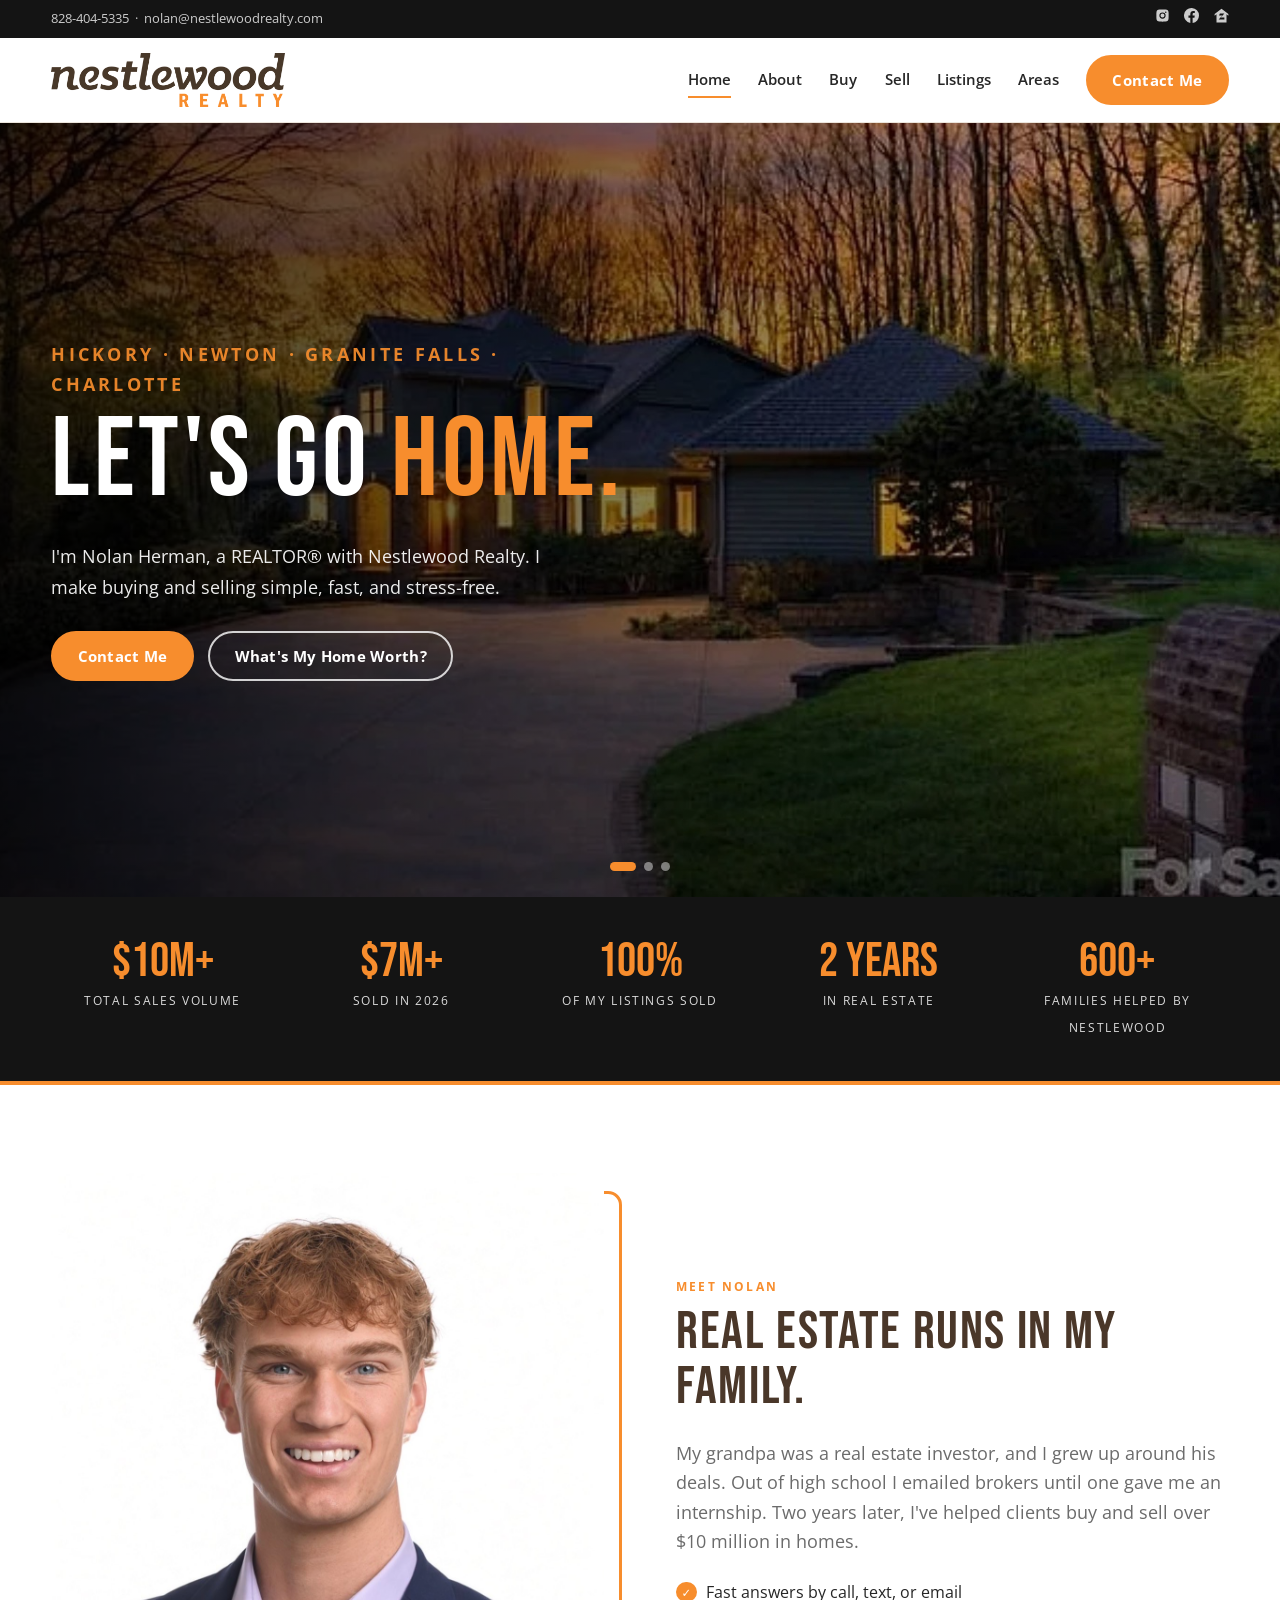
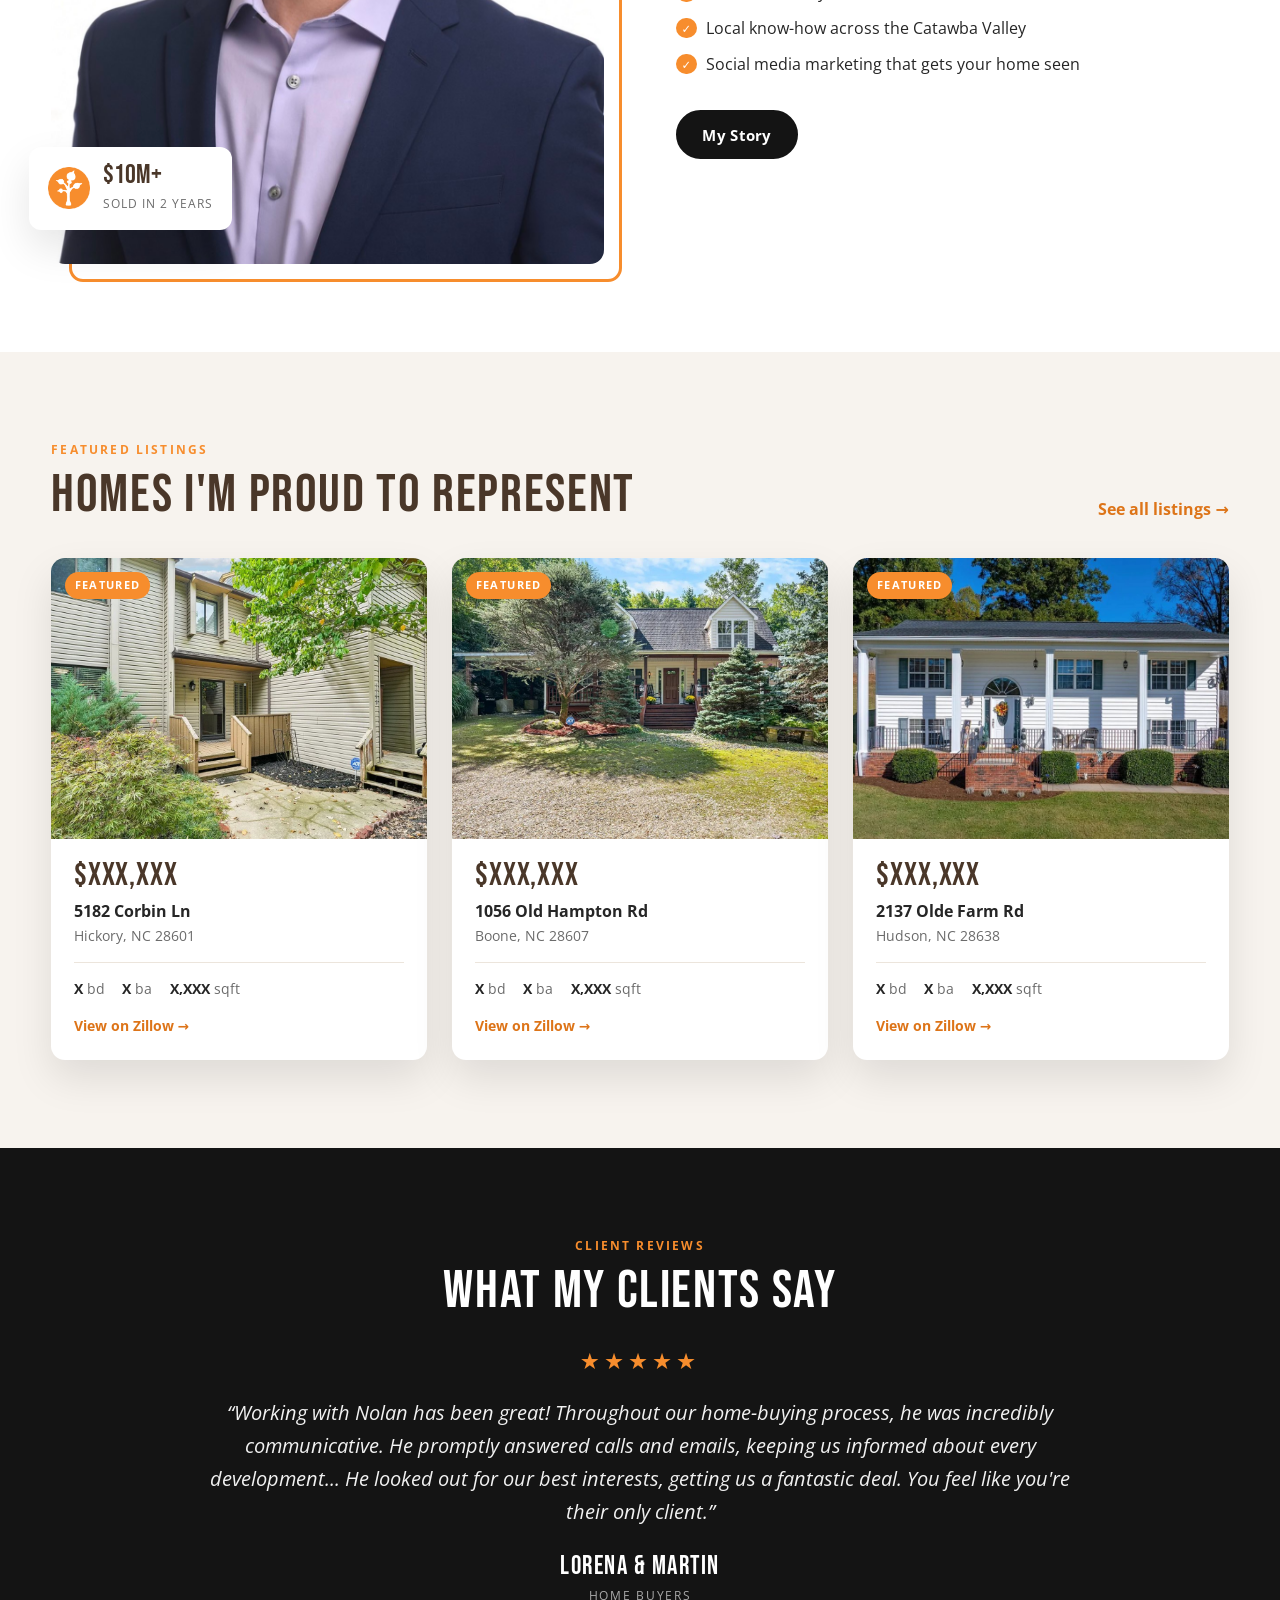
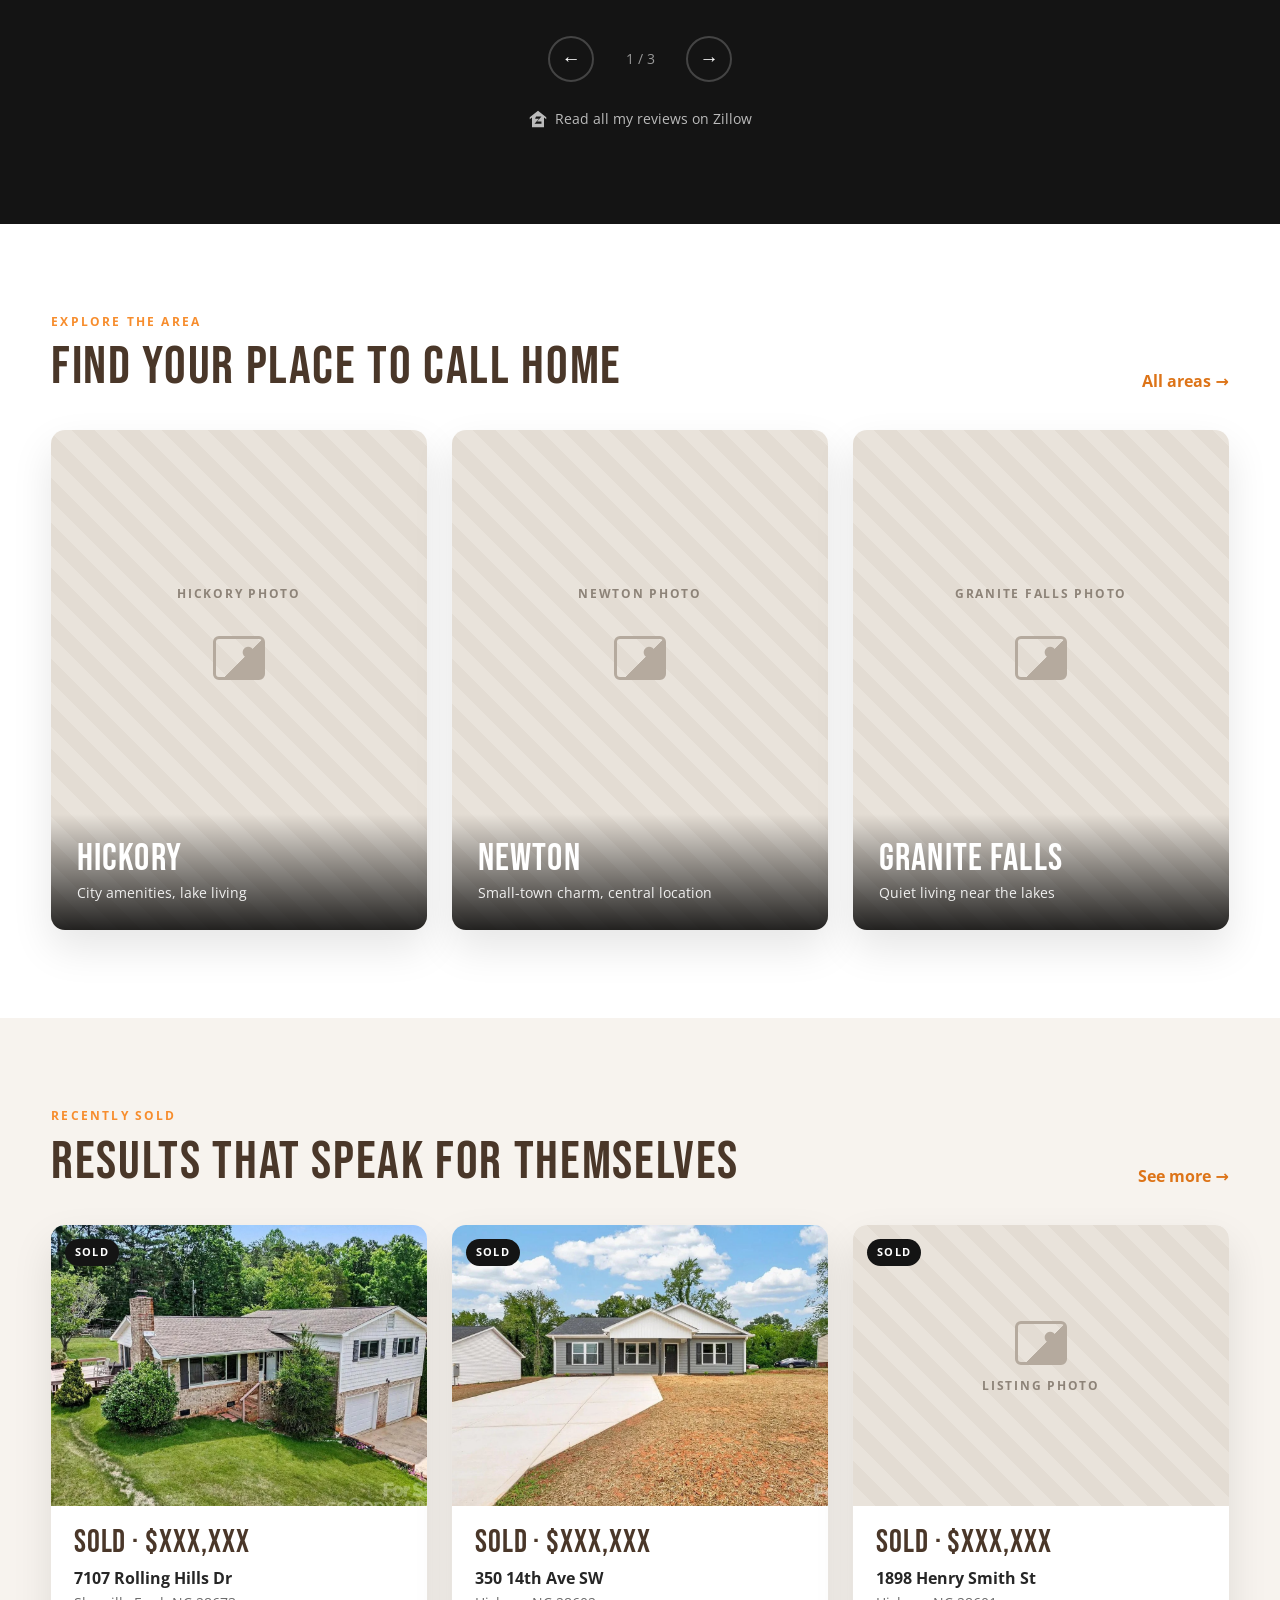
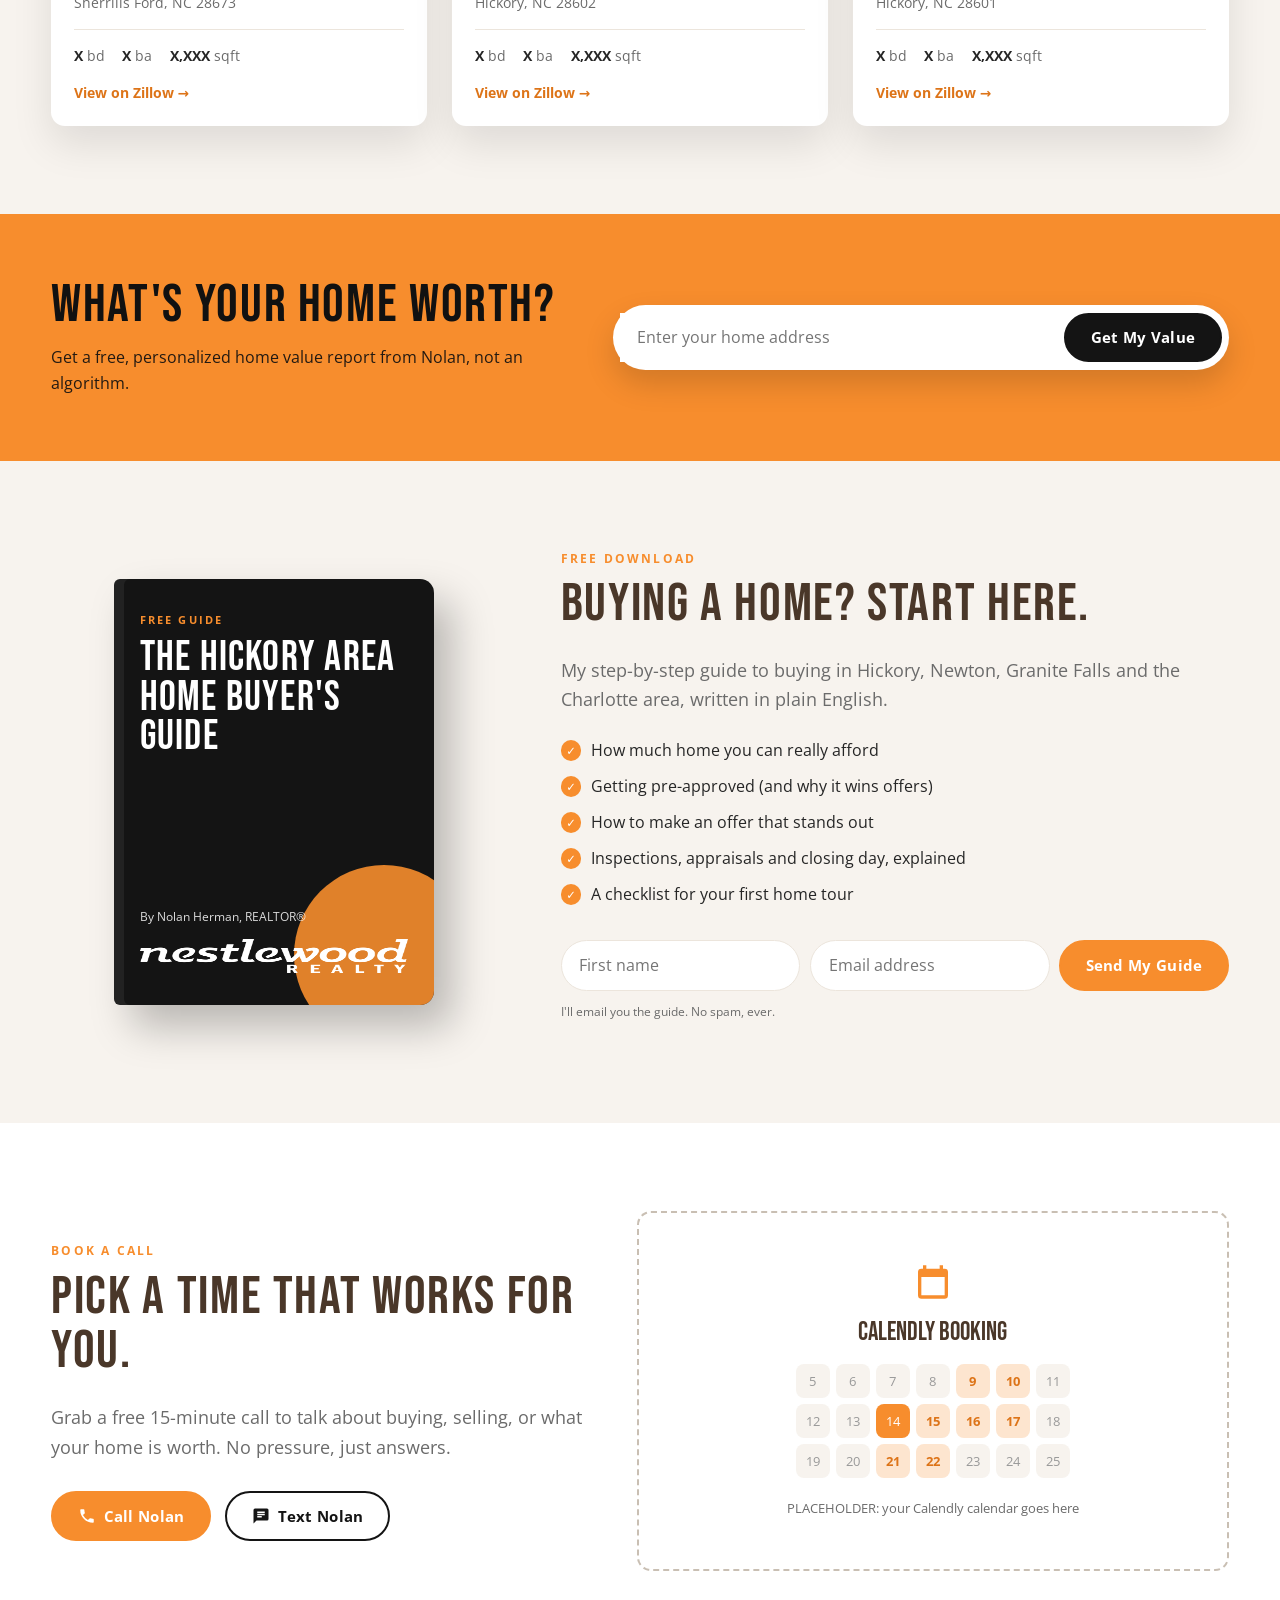
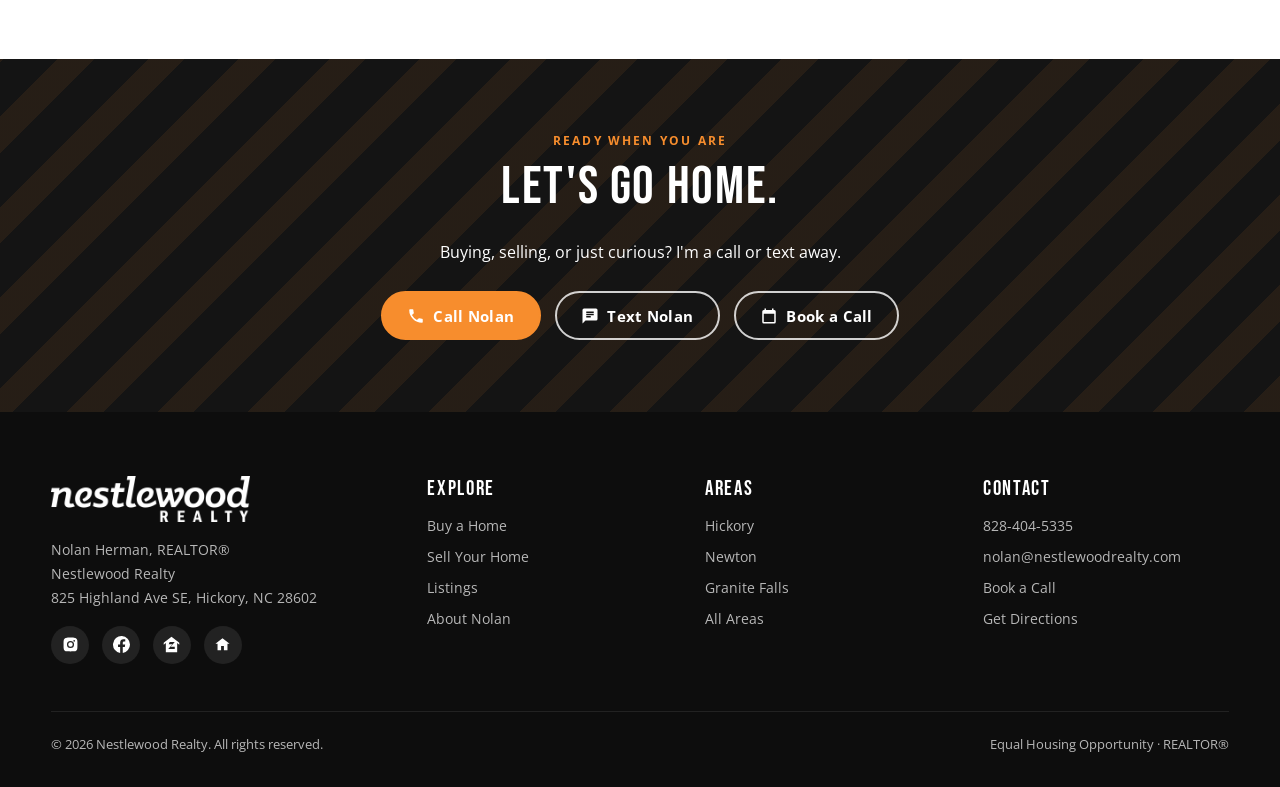
==== index.html @ cf3d31ef "Add redirect so the main link opens the site Co-Authored-By: Claude Opus 5.5 <noreply@anthropic.com>" ====
<!DOCTYPE html>
<html lang="en">
<head>
<meta charset="UTF-8" />
<title>Nolan Herman | Nestlewood Realty</title>
<meta http-equiv="refresh" content="0; url=premium-site/" />
<script>location.replace("premium-site/" + location.hash);</script>
</head>
<body style="font-family:sans-serif;text-align:center;padding:4rem">
<p>Loading… <a href="premium-site/">Click here if it doesn't open.</a></p>
</body>
</html>
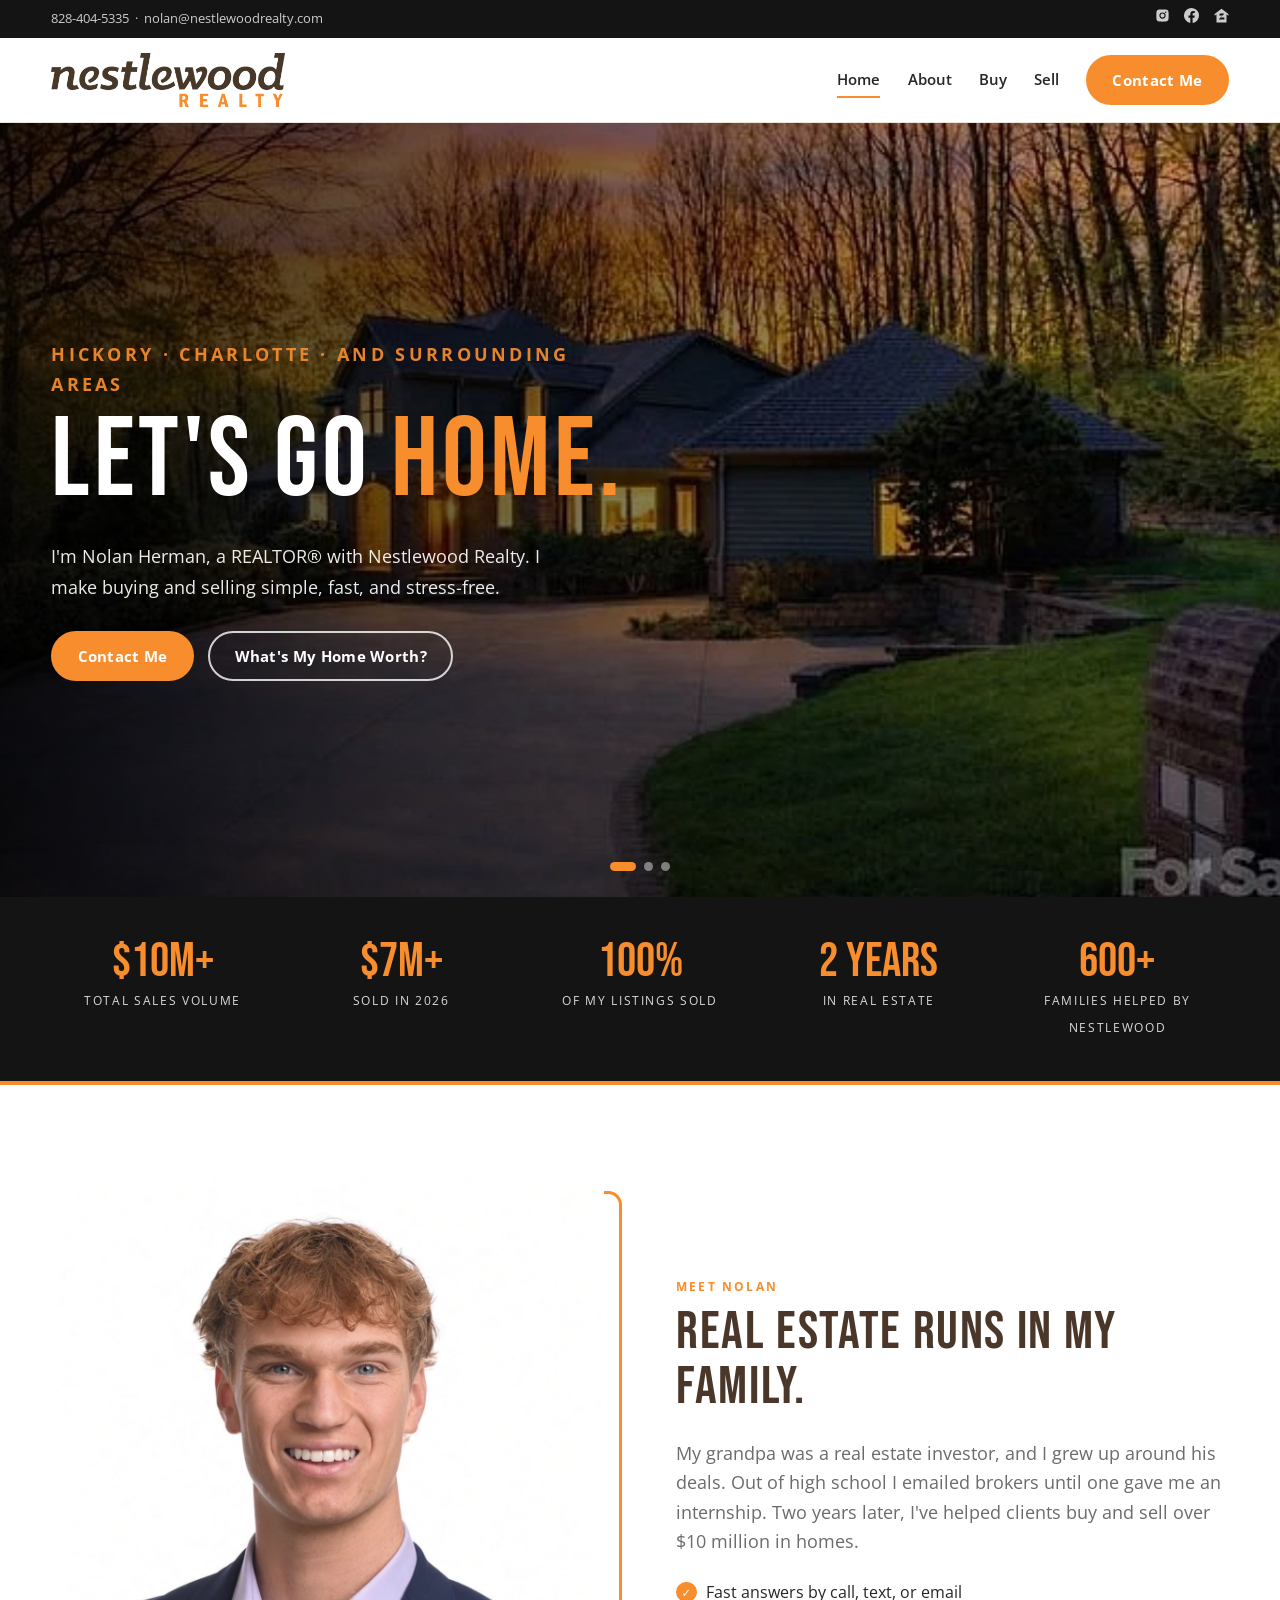
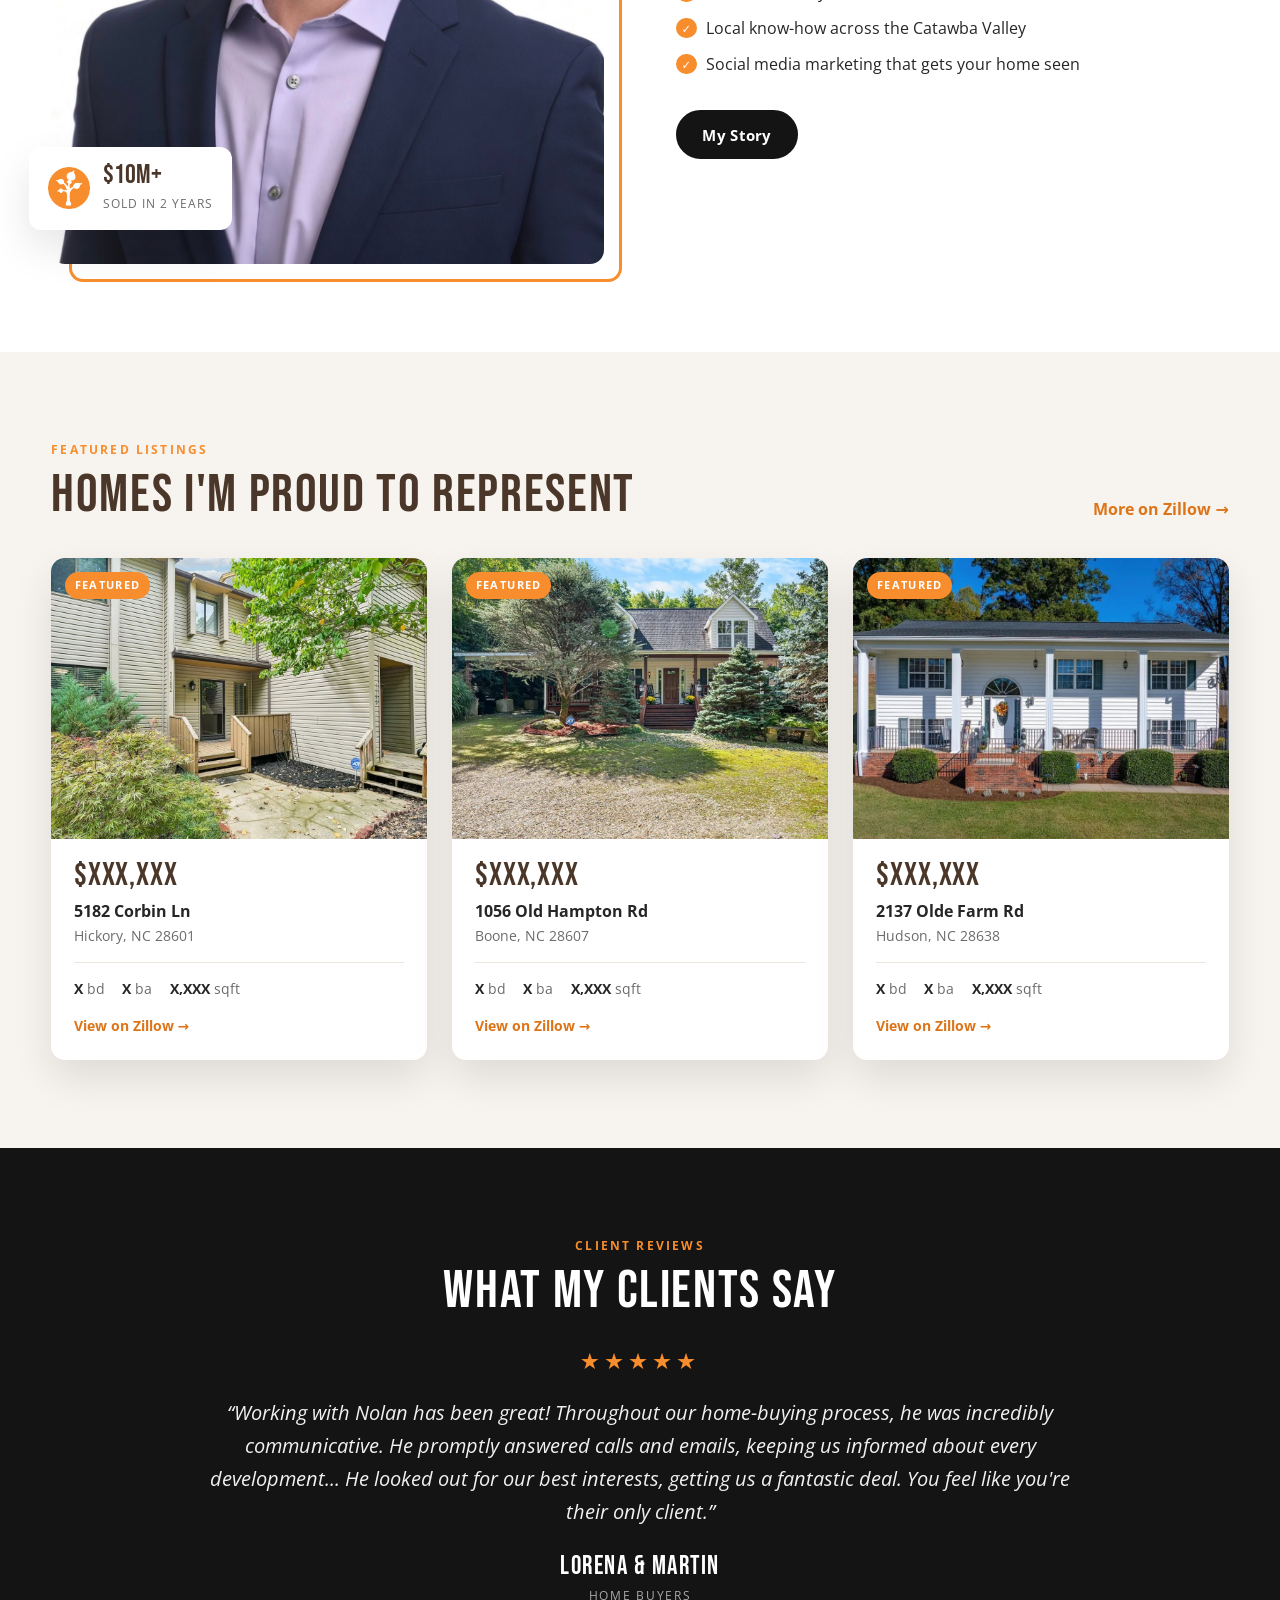
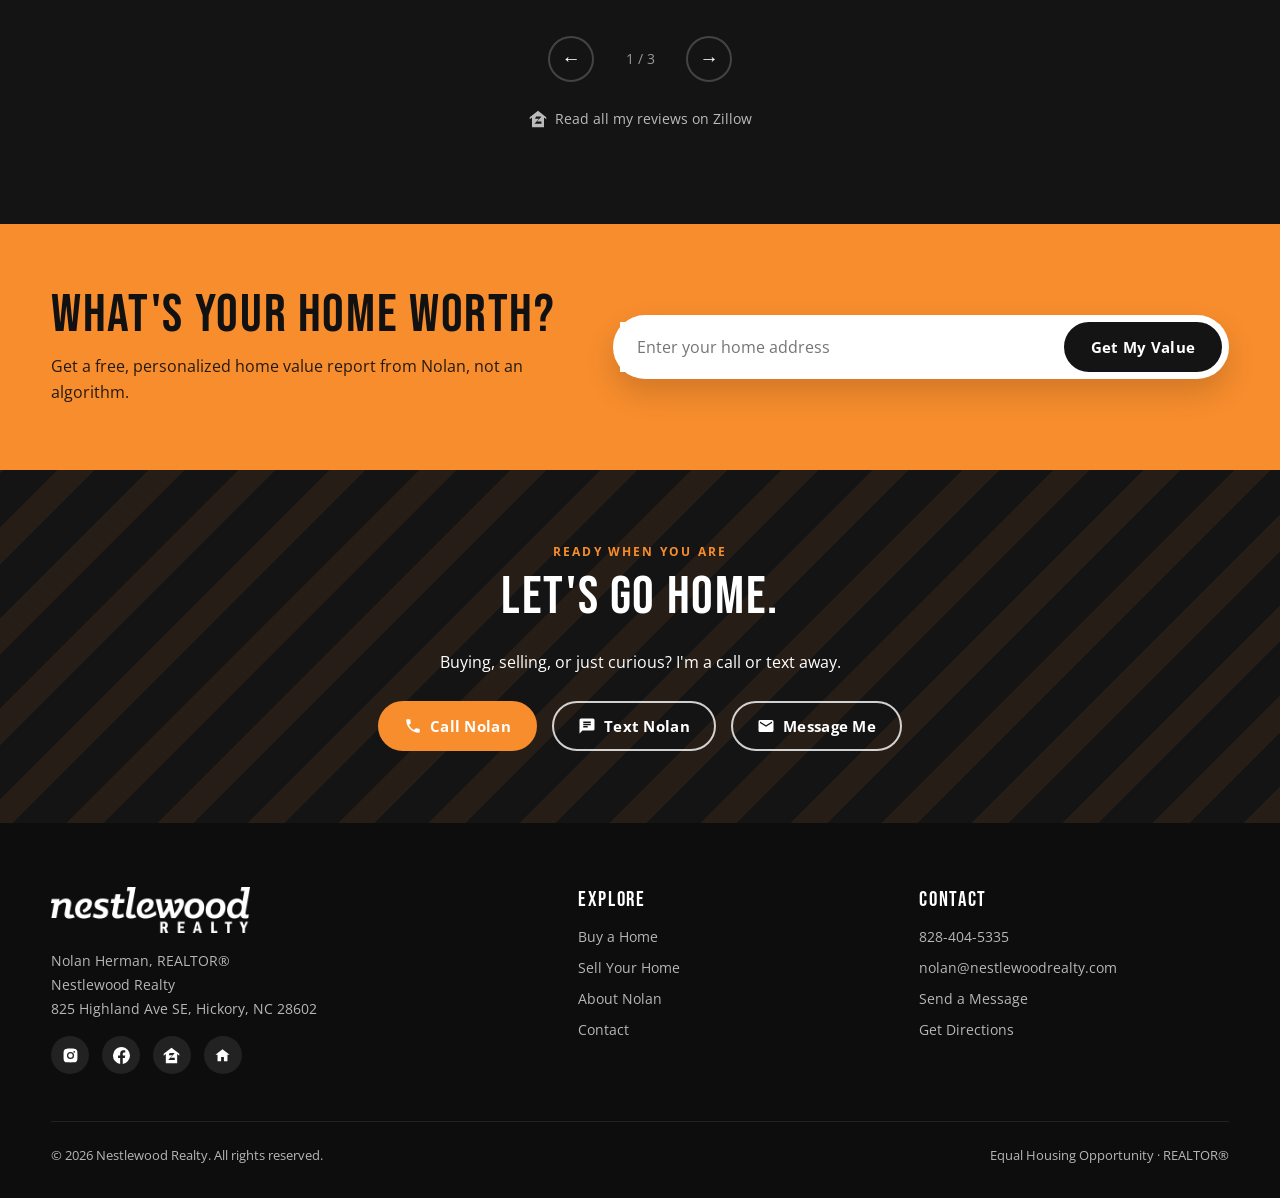
==== commit 6102a26b: "Trim Premium to 5 pages Premium now has Home, About, Buy, Sell and Contact. The home buyer's guide, " ====
--- a/index.html
+++ b/index.html
@@ -2,11 +2,91 @@
 <html lang="en">
 <head>
 <meta charset="UTF-8" />
-<title>Nolan Herman | Nestlewood Realty</title>
-<meta http-equiv="refresh" content="0; url=premium-site/" />
-<script>location.replace("premium-site/" + location.hash);</script>
+<meta name="viewport" content="width=device-width, initial-scale=1.0" />
+<title>Nolan Herman, REALTOR® | Nestlewood Realty | Hickory, NC</title>
+<meta name="description" content="Nolan Herman, REALTOR® with Nestlewood Realty. Helping buyers and sellers in Hickory, Newton, Granite Falls and the Charlotte area." />
+<link rel="icon" href="images/tree-icon.png" />
+<link rel="preconnect" href="https://fonts.googleapis.com" /><link rel="preconnect" href="https://fonts.gstatic.com" crossorigin />
+<link href="https://fonts.googleapis.com/css2?family=Bebas+Neue&family=Open+Sans:ital,wght@0,400;0,600;0,700;1,400&display=swap" rel="stylesheet" />
+<link rel="stylesheet" href="styles.css" />
 </head>
-<body style="font-family:sans-serif;text-align:center;padding:4rem">
-<p>Loading… <a href="premium-site/">Click here if it doesn't open.</a></p>
+<body>
+<div class="topbar"><div class="wrap">
+  <span><a href="tel:+18284045335">828-404-5335</a> &nbsp;·&nbsp; <a href="mailto:nolan@nestlewoodrealty.com">nolan@nestlewoodrealty.com</a></span>
+  <span class="tsoc"><a href="https://www.instagram.com/nolansellsnc/" target="_blank" rel="noopener" aria-label="Instagram"><svg viewBox="0 0 24 24" aria-hidden="true"><path d="M12 2.2c3.2 0 3.6 0 4.8.1 3.3.1 4.8 1.7 4.9 4.9.1 1.3.1 1.6.1 4.8s0 3.6-.1 4.8c-.1 3.2-1.7 4.8-4.9 4.9-1.3.1-1.6.1-4.8.1s-3.6 0-4.8-.1c-3.3-.1-4.8-1.7-4.9-4.9C2.2 15.6 2.2 15.2 2.2 12s0-3.6.1-4.8C2.4 3.9 3.9 2.4 7.2 2.3 8.4 2.2 8.8 2.2 12 2.2zM12 7a5 5 0 1 0 0 10 5 5 0 0 0 0-10zm0 8.2a3.2 3.2 0 1 1 0-6.4 3.2 3.2 0 0 1 0 6.4zm5.2-9.6a1.2 1.2 0 1 0 0 2.4 1.2 1.2 0 0 0 0-2.4z"/></svg></a><a href="https://www.facebook.com/profile.php?id=61578346302536" target="_blank" rel="noopener" aria-label="Facebook"><svg viewBox="0 0 24 24" aria-hidden="true"><path d="M24 12a12 12 0 1 0-13.9 11.9v-8.4h-3V12h3V9.4c0-3 1.8-4.7 4.5-4.7 1.3 0 2.7.2 2.7.2v3h-1.5c-1.5 0-2 .9-2 1.9V12h3.4l-.5 3.5h-2.9v8.4A12 12 0 0 0 24 12z"/></svg></a><a href="https://www.zillow.com/profile/Nolansellnc" target="_blank" rel="noopener" aria-label="Zillow"><svg viewBox="0 0 24 24" aria-hidden="true"><path d="M12 1 1 9.6v2.6l3-2.2V23h16V10l3 2.2V9.6zm4.6 17.4H7.4l5.9-6.6H8.1l1.3-3.2h7.2l-5.8 6.6h5.8z"/></svg></a></span>
+</div></div>
+<header class="header"><div class="wrap">
+  <a href="index.html"><img class="logo" src="images/logo.png" alt="Nestlewood Realty" /></a>
+  <nav class="nav"><a href="index.html" class="active">Home</a><a href="about.html" class="">About</a><a href="buy.html" class="">Buy</a><a href="sell.html" class="">Sell</a><a href="contact.html" class="btn">Contact Me</a></nav>
+  <button class="menu-btn" aria-label="Menu"><span></span><span></span><span></span></button>
+</div></header>
+
+<section class="hero">
+  <div class="slides"><div class="slide on" style="background-image:url('images/cover.jpg')"></div><div class="slide ph-slide"></div><div class="slide ph-slide"></div></div>
+  <div class="wrap"><div class="hero-copy">
+    <p class="eyebrow">Hickory · Charlotte · and surrounding areas</p>
+    <h1>Let's go <em>home.</em></h1>
+    <p>I'm Nolan Herman, a REALTOR® with Nestlewood Realty. I make buying and selling simple, fast, and stress-free.</p>
+    <div class="hero-actions"><a class="btn" href="contact.html">Contact Me</a><a class="btn btn-ghost" href="#value">What's My Home Worth?</a></div>
+  </div></div>
+  <div class="dots"><i class="on"></i><i></i><i></i></div>
+</section>
+<section class="stats"><div class="wrap stats-grid">
+  <div class="stat"><strong>$10M+</strong><span>Total sales volume</span></div>
+  <div class="stat"><strong>$7M+</strong><span>Sold in 2026</span></div>
+  <div class="stat"><strong>100%</strong><span>Of my listings sold</span></div>
+  <div class="stat"><strong>2 Years</strong><span>In real estate</span></div>
+  <div class="stat"><strong>600+</strong><span>Families helped by Nestlewood</span></div>
+</div></section>
+<section class="section"><div class="wrap split">
+  <div class="portrait rev"><img src="images/headshot.jpg" alt="Nolan Herman" />
+    <div class="badge-float"><img src="images/tree-icon.png" alt="" /><div><strong>$10M+</strong><span>Sold in 2 years</span></div></div></div>
+  <div class="rev"><p class="eyebrow">Meet Nolan</p><h2>Real estate runs in my family.</h2>
+    <p class="lead">My grandpa was a real estate investor, and I grew up around his deals. Out of high school I emailed brokers until one gave me an internship. Two years later, I've helped clients buy and sell over $10 million in homes.</p>
+    <ul class="checks"><li>Fast answers by call, text, or email</li><li>Local know-how across the Catawba Valley</li><li>Social media marketing that gets your home seen</li></ul>
+    <a class="btn btn-dark" href="about.html">My Story</a></div>
+</div></section>
+<section class="section soft"><div class="wrap">
+  <div class="head-row"><div><p class="eyebrow">Featured Listings</p><h2>Homes I'm proud to represent</h2></div><a class="link" href="https://www.zillow.com/profile/Nolansellnc" target="_blank" rel="noopener">More on Zillow →</a></div>
+  <div class="cards3"><a class="listing rev" href="https://www.zillow.com/homedetails/5182-Corbin-Ln-Hickory-NC-28601/92556701_zpid/" target="_blank" rel="noopener">
+  <div class="pic"><span class="tag ">Featured</span><img src="images/listings/5182-corbin-ln.jpg" alt="5182 Corbin Ln" style="position:absolute;inset:0;width:100%;height:100%;object-fit:cover" loading="lazy" /></div>
+  <div class="body"><div class="price">$XXX,XXX</div><p class="addr">5182 Corbin Ln</p><p class="city">Hickory, NC 28601</p>
+  <div class="specs"><span><b>X</b> bd</span><span><b>X</b> ba</span><span><b>X,XXX</b> sqft</span></div>
+  <div class="zl">View on Zillow →</div></div></a><a class="listing rev" href="https://www.zillow.com/homedetails/1056-Old-Hampton-Rd-Boone-NC-28607/99379549_zpid/" target="_blank" rel="noopener">
+  <div class="pic"><span class="tag ">Featured</span><img src="images/listings/1056-old-hampton-rd.jpg" alt="1056 Old Hampton Rd" style="position:absolute;inset:0;width:100%;height:100%;object-fit:cover" loading="lazy" /></div>
+  <div class="body"><div class="price">$XXX,XXX</div><p class="addr">1056 Old Hampton Rd</p><p class="city">Boone, NC 28607</p>
+  <div class="specs"><span><b>X</b> bd</span><span><b>X</b> ba</span><span><b>X,XXX</b> sqft</span></div>
+  <div class="zl">View on Zillow →</div></div></a><a class="listing rev" href="https://www.zillow.com/homedetails/2137-Olde-Farm-Rd-Hudson-NC-28638/70112964_zpid/" target="_blank" rel="noopener">
+  <div class="pic"><span class="tag ">Featured</span><img src="images/listings/2137-olde-farm-rd.jpg" alt="2137 Olde Farm Rd" style="position:absolute;inset:0;width:100%;height:100%;object-fit:cover" loading="lazy" /></div>
+  <div class="body"><div class="price">$XXX,XXX</div><p class="addr">2137 Olde Farm Rd</p><p class="city">Hudson, NC 28638</p>
+  <div class="specs"><span><b>X</b> bd</span><span><b>X</b> ba</span><span><b>X,XXX</b> sqft</span></div>
+  <div class="zl">View on Zillow →</div></div></a></div>
+</div></section>
+<section class="section dark" id="reviews"><div class="wrap center">
+  <p class="eyebrow">Client Reviews</p><h2>What my clients say</h2>
+  <div class="slider"><div class="rv on"><div class="stars">★★★★★</div><blockquote>“Working with Nolan has been great! Throughout our home-buying process, he was incredibly communicative. He promptly answered calls and emails, keeping us informed about every development... He looked out for our best interests, getting us a fantastic deal. You feel like you&#x27;re their only client.”</blockquote><cite>Lorena &amp; Martin<span>Home Buyers</span></cite></div><div class="rv"><div class="stars">★★★★★</div><blockquote>“Working with Nolan has been an outstanding experience from start to finish. His professionalism, deep market knowledge, and ability to communicate clearly made the entire home-buying process significantly easier and far less stressful... He is exceptional at what he does, and I&#x27;m grateful to have worked with him.”</blockquote><cite>Jacopo B.<span>Home Buyer</span></cite></div><div class="rv"><div class="stars">★★★★★</div><blockquote>“As first-time homebuyers, we appreciated his professionalism, knowledge, and dedication throughout the entire process. We couldn&#x27;t have asked for a better realtor than Nolan... We absolutely love our new home and highly recommend Nolan to anyone looking for a realtor who genuinely cares about their clients.”</blockquote><cite>Alfred &amp; Rashonda Wingate<span>First-Time Home Buyers</span></cite></div>
+    <div class="rv-nav"><button class="rv-prev" aria-label="Previous review">←</button><span class="rv-count">1 / 3</span><button class="rv-next" aria-label="Next review">→</button></div>
+  </div>
+  <a class="zillow-badge" href="https://www.zillow.com/profile/Nolansellnc" target="_blank" rel="noopener"><svg style="width:18px;height:18px;fill:currentColor" viewBox="0 0 24 24" aria-hidden="true"><path d="M12 1 1 9.6v2.6l3-2.2V23h16V10l3 2.2V9.6zm4.6 17.4H7.4l5.9-6.6H8.1l1.3-3.2h7.2l-5.8 6.6h5.8z"/></svg> Read all my reviews on Zillow</a>
+</div></section>
+<section class="valuation" id="value"><div class="wrap val-grid">
+  <div><h2>What's your home worth?</h2><p>Get a free, personalized home value report from Nolan, not an algorithm.</p></div>
+  <form class="val-form lead-form" data-subject="Home value request"><input name="address" placeholder="Enter your home address" required /><button class="btn btn-dark" type="submit">Get My Value</button></form>
+</div></section>
+<section class="cta"><div class="wrap"><p class="eyebrow">Ready when you are</p><h2>Let's go home.</h2>
+  <p>Buying, selling, or just curious? I'm a call or text away.</p>
+  <div class="cta-actions"><a class="btn" href="tel:+18284045335"><svg viewBox="0 0 24 24" aria-hidden="true"><path d="M6.6 10.8a15.1 15.1 0 0 0 6.6 6.6l2.2-2.2a1 1 0 0 1 1-.25 11.4 11.4 0 0 0 3.6.57 1 1 0 0 1 1 1V20a1 1 0 0 1-1 1A17 17 0 0 1 3 4a1 1 0 0 1 1-1h3.5a1 1 0 0 1 1 1c0 1.25.2 2.45.57 3.57a1 1 0 0 1-.25 1z"/></svg> Call Nolan</a><a class="btn btn-ghost" href="sms:+18284045335"><svg viewBox="0 0 24 24" aria-hidden="true"><path d="M20 2H4a2 2 0 0 0-2 2v18l4-4h14a2 2 0 0 0 2-2V4a2 2 0 0 0-2-2zM7 9h10v2H7zm6 5H7v-2h6zm4-6H7V6h10z"/></svg> Text Nolan</a><a class="btn btn-ghost" href="contact.html"><svg viewBox="0 0 24 24" aria-hidden="true"><path d="M20 4H4a2 2 0 0 0-2 2v12a2 2 0 0 0 2 2h16a2 2 0 0 0 2-2V6a2 2 0 0 0-2-2zm0 4-8 5-8-5V6l8 5 8-5z"/></svg> Message Me</a></div>
+</div></section>
+<footer class="footer"><div class="wrap">
+  <div class="f-grid">
+    <div><img class="flogo" src="images/logo.png" alt="Nestlewood Realty" />
+      <p>Nolan Herman, REALTOR®<br />Nestlewood Realty<br />825 Highland Ave SE, Hickory, NC 28602</p>
+      <div class="fsoc"><a href="https://www.instagram.com/nolansellsnc/" target="_blank" rel="noopener" aria-label="Instagram"><svg viewBox="0 0 24 24" aria-hidden="true"><path d="M12 2.2c3.2 0 3.6 0 4.8.1 3.3.1 4.8 1.7 4.9 4.9.1 1.3.1 1.6.1 4.8s0 3.6-.1 4.8c-.1 3.2-1.7 4.8-4.9 4.9-1.3.1-1.6.1-4.8.1s-3.6 0-4.8-.1c-3.3-.1-4.8-1.7-4.9-4.9C2.2 15.6 2.2 15.2 2.2 12s0-3.6.1-4.8C2.4 3.9 3.9 2.4 7.2 2.3 8.4 2.2 8.8 2.2 12 2.2zM12 7a5 5 0 1 0 0 10 5 5 0 0 0 0-10zm0 8.2a3.2 3.2 0 1 1 0-6.4 3.2 3.2 0 0 1 0 6.4zm5.2-9.6a1.2 1.2 0 1 0 0 2.4 1.2 1.2 0 0 0 0-2.4z"/></svg></a><a href="https://www.facebook.com/profile.php?id=61578346302536" target="_blank" rel="noopener" aria-label="Facebook"><svg viewBox="0 0 24 24" aria-hidden="true"><path d="M24 12a12 12 0 1 0-13.9 11.9v-8.4h-3V12h3V9.4c0-3 1.8-4.7 4.5-4.7 1.3 0 2.7.2 2.7.2v3h-1.5c-1.5 0-2 .9-2 1.9V12h3.4l-.5 3.5h-2.9v8.4A12 12 0 0 0 24 12z"/></svg></a><a href="https://www.zillow.com/profile/Nolansellnc" target="_blank" rel="noopener" aria-label="Zillow"><svg viewBox="0 0 24 24" aria-hidden="true"><path d="M12 1 1 9.6v2.6l3-2.2V23h16V10l3 2.2V9.6zm4.6 17.4H7.4l5.9-6.6H8.1l1.3-3.2h7.2l-5.8 6.6h5.8z"/></svg></a><a href="https://www.homes.com/real-estate-agents/nolan-herman/2672vt8/" target="_blank" rel="noopener" aria-label="Homes.com"><svg viewBox="0 0 24 24" aria-hidden="true"><path d="M12 3 2 11h3v9h5v-6h4v6h5v-9h3z"/></svg></a></div></div>
+    <div><h4>Explore</h4><a href="buy.html">Buy a Home</a><a href="sell.html">Sell Your Home</a><a href="about.html">About Nolan</a><a href="contact.html">Contact</a></div>
+    <div><h4>Contact</h4><a href="tel:+18284045335">828-404-5335</a><a href="mailto:nolan@nestlewoodrealty.com">nolan@nestlewoodrealty.com</a><a href="contact.html">Send a Message</a><a href="https://www.google.com/maps/search/?api=1&query=825+Highland+Ave+SE,+Hickory,+NC+28602" target="_blank" rel="noopener">Get Directions</a></div>
+  </div>
+  <div class="f-bottom"><span>© 2026 Nestlewood Realty. All rights reserved.</span><span>Equal Housing Opportunity · REALTOR®</span></div>
+</div></footer>
+<script src="script.js"></script>
 </body>
-</html>
+</html>
--- a/styles.css
+++ b/styles.css
@@ -0,0 +1,262 @@
+/* ===== Nestlewood Realty: Premium ===== */
+:root {
+  --accent: #f78d2d; --accent-dark: #dd7418; --brown: #4a3729; --dark: #141414; --ink: #262626; --muted: #6b6b6b;
+  --soft: #f7f3ee; --line: #ece5dc; --radius: 14px; --shadow: 0 18px 40px rgba(0,0,0,.10);
+  --head: "Bebas Neue", Impact, sans-serif; --body: "Open Sans", system-ui, sans-serif;
+}
+* { box-sizing: border-box; }
+html { scroll-behavior: smooth; }
+body { margin: 0; font-family: var(--body); color: var(--ink); line-height: 1.65; background: #fff; font-variant-numeric: lining-nums; }
+img { max-width: 100%; display: block; }
+a { color: inherit; }
+h1, h2, h3 { font-family: var(--head); font-weight: 400; letter-spacing: .03em; line-height: 1; margin: 0 0 .45em; color: var(--brown); }
+h2 { font-size: clamp(2.4rem, 5vw, 3.4rem); }
+h3 { font-size: 1.7rem; }
+.wrap { width: min(1180px, 92%); margin: 0 auto; }
+.center { text-align: center; }
+.eyebrow { text-transform: uppercase; letter-spacing: .18em; font-size: .76rem; font-weight: 700; color: var(--accent); margin: 0 0 .7em; }
+.lead { font-size: 1.12rem; color: var(--muted); max-width: 680px; }
+.center .lead { margin-left: auto; margin-right: auto; }
+.section { padding: 5.5rem 0; }
+.soft { background: var(--soft); }
+.dark { background: var(--dark); color: #ddd; }
+.dark h2, .dark h3 { color: #fff; }
+.head-row { display: flex; justify-content: space-between; align-items: flex-end; gap: 1.5rem; margin-bottom: 2.2rem; flex-wrap: wrap; }
+.head-row h2 { margin: 0; }
+
+/* Placeholder boxes (swap for real photos) */
+.ph { position: relative; background: repeating-linear-gradient(45deg, #e9e3db 0 16px, #e3dcd3 16px 32px); display: grid; place-items: center; color: #8d8378; font-size: .78rem; font-weight: 700; letter-spacing: .14em; text-transform: uppercase; text-align: center; padding: 1rem; }
+.ph::before { content: ""; position: absolute; width: 46px; height: 38px; top: calc(50% - 44px); border: 3px solid #b5aa9e; border-radius: 6px;
+  background: radial-gradient(circle at 70% 35%, #b5aa9e 5px, transparent 6px), linear-gradient(135deg, transparent 55%, #b5aa9e 56%) ; }
+.ph span { margin-top: 2.6rem; }
+
+/* Buttons */
+.btn { display: inline-flex; align-items: center; justify-content: center; gap: .5rem; text-decoration: none; cursor: pointer;
+  background: var(--accent); color: #fff; border: 2px solid var(--accent); border-radius: 999px; padding: .85em 1.6em;
+  font: 700 .95rem var(--body); letter-spacing: .02em; transition: transform .15s, background .2s, box-shadow .2s; }
+.btn:hover { transform: translateY(-2px); background: var(--accent-dark); border-color: var(--accent-dark); box-shadow: 0 10px 22px rgba(247,141,45,.3); }
+.btn svg { width: 18px; height: 18px; fill: currentColor; }
+.btn-dark { background: var(--dark); border-color: var(--dark); }
+.btn-dark:hover { background: #333; border-color: #333; box-shadow: none; }
+.btn-ghost { background: transparent; color: #fff; border-color: rgba(255,255,255,.8); }
+.btn-ghost:hover { background: #fff; color: var(--dark); border-color: #fff; box-shadow: none; }
+.btn-line { background: transparent; color: var(--dark); border-color: var(--dark); }
+.btn-line:hover { background: var(--dark); color: #fff; border-color: var(--dark); box-shadow: none; }
+.link { color: var(--accent-dark); font-weight: 700; text-decoration: none; }
+.link:hover { text-decoration: underline; }
+
+/* Top bar + header */
+.topbar { background: var(--dark); color: #ccc; font-size: .82rem; }
+.topbar .wrap { display: flex; justify-content: space-between; align-items: center; padding: .5rem 0; gap: 1rem; }
+.topbar a { text-decoration: none; } .topbar a:hover { color: var(--accent); }
+.topbar .tsoc { display: flex; gap: .9rem; } .topbar .tsoc svg { width: 15px; height: 15px; fill: currentColor; }
+.header { position: sticky; top: 0; z-index: 50; background: rgba(255,255,255,.97); backdrop-filter: blur(8px); border-bottom: 1px solid var(--line); }
+.header .wrap { display: flex; align-items: center; justify-content: space-between; height: 84px; gap: 1rem; }
+.header .logo { height: 54px; width: auto; }
+.nav { display: flex; align-items: center; gap: 1.7rem; font-weight: 600; font-size: .93rem; }
+.nav a { text-decoration: none; position: relative; }
+.nav a:not(.btn)::after { content: ""; position: absolute; left: 0; bottom: -6px; height: 2px; width: 0; background: var(--accent); transition: width .2s; }
+.nav a:not(.btn):hover::after, .nav a.active::after { width: 100%; }
+.menu-btn { display: none; background: none; border: 0; padding: 8px; cursor: pointer; }
+.menu-btn span { display: block; width: 26px; height: 3px; background: var(--dark); margin: 5px 0; border-radius: 2px; }
+
+/* Home hero slideshow */
+.hero { position: relative; min-height: 86vh; display: flex; align-items: center; color: #fff; overflow: hidden; }
+.slides, .slide { position: absolute; inset: 0; }
+.slide { background-size: cover; background-position: center 55%; opacity: 0; transition: opacity 1.4s ease; transform: scale(1.06); animation: kenburns 14s ease-out infinite alternate; }
+.slide.on { opacity: 1; }
+.slide.ph-slide { background: linear-gradient(135deg, #3a2c22, #1a1a1a); }
+@keyframes kenburns { to { transform: scale(1); } }
+.hero::after { content: ""; position: absolute; inset: 0; background: linear-gradient(90deg, rgba(0,0,0,.78) 0%, rgba(0,0,0,.45) 55%, rgba(0,0,0,.15) 100%); }
+.hero .wrap { position: relative; z-index: 2; }
+.hero-copy { max-width: 640px; }
+.hero h1 { color: #fff; font-size: clamp(3.6rem, 9vw, 7rem); line-height: .9; margin-bottom: .25em; }
+.hero h1 em { font-style: normal; color: var(--accent); }
+.hero p { font-size: 1.15rem; opacity: .92; max-width: 520px; }
+.hero-actions { display: flex; gap: .9rem; flex-wrap: wrap; margin-top: 1.8rem; }
+.dots { position: absolute; z-index: 3; bottom: 26px; left: 50%; transform: translateX(-50%); display: flex; gap: 8px; }
+.dots i { width: 9px; height: 9px; border-radius: 50%; background: rgba(255,255,255,.45); }
+.dots i.on { background: var(--accent); width: 26px; border-radius: 9px; }
+
+/* Page hero (inner pages) */
+.page-hero { position: relative; color: #fff; padding: 6.5rem 0 5rem; background: linear-gradient(rgba(0,0,0,.6), rgba(0,0,0,.7)), var(--bg, #222) center 55% / cover; }
+.page-hero.ph-hero { background: linear-gradient(rgba(20,20,20,.75), rgba(20,20,20,.85)), repeating-linear-gradient(45deg, #3b3027 0 18px, #33291f 18px 36px); }
+.page-hero h1 { color: #fff; font-size: clamp(3rem, 7vw, 5rem); }
+.page-hero p { max-width: 620px; font-size: 1.1rem; opacity: .9; margin: 0; }
+.crumbs { font-size: .8rem; letter-spacing: .12em; text-transform: uppercase; opacity: .75; margin-bottom: 1rem; }
+
+/* Stats */
+.stats { background: var(--dark); color: #fff; padding: 2.6rem 0; border-bottom: 4px solid var(--accent); }
+.stats-grid { display: grid; grid-template-columns: repeat(5, 1fr); gap: 1rem; text-align: center; }
+.stat strong { display: block; font: 3rem/1 var(--head); color: var(--accent); }
+.stat span { font-size: .74rem; letter-spacing: .14em; text-transform: uppercase; opacity: .85; }
+
+/* Intro / about split */
+.split { display: grid; grid-template-columns: 1fr 1fr; gap: 4.5rem; align-items: center; }
+.portrait { position: relative; }
+.portrait img, .portrait .ph { width: 100%; aspect-ratio: 4/5; object-fit: cover; object-position: center 20%; border-radius: var(--radius); }
+.portrait::before { content: ""; position: absolute; inset: 18px -18px -18px 18px; border: 3px solid var(--accent); border-radius: var(--radius); z-index: -1; }
+.badge-float { position: absolute; left: -22px; bottom: 34px; background: #fff; border-radius: 12px; box-shadow: var(--shadow); padding: .9rem 1.2rem; display: flex; gap: .8rem; align-items: center; }
+.badge-float img { width: 42px; height: 42px; }
+.badge-float strong { display: block; font: 1.7rem/1 var(--head); color: var(--brown); }
+.badge-float span { font-size: .75rem; color: var(--muted); text-transform: uppercase; letter-spacing: .08em; }
+.checks { list-style: none; padding: 0; margin: 1.4rem 0 2rem; display: grid; gap: .6rem; }
+.checks li { padding-left: 1.9rem; position: relative; }
+.checks li::before { content: "✓"; position: absolute; left: 0; top: .15rem; width: 1.3rem; height: 1.3rem; border-radius: 50%; background: var(--accent); color: #fff; font-size: .72rem; font-weight: 700; display: grid; place-items: center; }
+
+/* Listing cards */
+.cards3 { display: grid; grid-template-columns: repeat(3, 1fr); gap: 1.6rem; }
+.listing { background: #fff; border-radius: var(--radius); overflow: hidden; box-shadow: var(--shadow); text-decoration: none; display: flex; flex-direction: column; transition: transform .2s; }
+.listing:hover { transform: translateY(-6px); }
+.listing .pic { position: relative; aspect-ratio: 4/3; }
+.listing .pic .ph { position: absolute; inset: 0; }
+.tag { position: absolute; top: 14px; left: 14px; z-index: 2; background: var(--accent); color: #fff; font-size: .7rem; font-weight: 700; letter-spacing: .12em; text-transform: uppercase; padding: .4em .85em; border-radius: 999px; }
+.tag.sold { background: var(--dark); }
+.listing .body { padding: 1.3rem 1.4rem 1.4rem; }
+.price { font: 2rem/1 var(--head); color: var(--brown); letter-spacing: .03em; }
+.addr { font-weight: 700; margin: .35rem 0 0; }
+.city { color: var(--muted); font-size: .9rem; margin: 0 0 .9rem; }
+.specs { display: flex; gap: 1.1rem; font-size: .86rem; color: var(--muted); border-top: 1px solid var(--line); padding-top: .9rem; }
+.specs b { color: var(--ink); }
+.zl { margin-top: .9rem; font-size: .85rem; font-weight: 700; color: var(--accent-dark); }
+
+/* Neighborhood cards */
+.hood { position: relative; border-radius: var(--radius); overflow: hidden; aspect-ratio: 3/4; display: block; text-decoration: none; color: #fff; box-shadow: var(--shadow); }
+.hood .ph { position: absolute; inset: 0; align-items: start; padding-top: 30%; }
+.hood .cap { position: absolute; inset: auto 0 0; padding: 1.6rem; background: linear-gradient(transparent, rgba(0,0,0,.85)); }
+.hood h3 { color: #fff; font-size: 2.4rem; margin: 0; }
+.hood p { margin: .2rem 0 0; font-size: .9rem; opacity: .9; }
+
+/* Reviews slider */
+.slider { position: relative; max-width: 860px; margin: 0 auto; }
+.rv { display: none; text-align: center; }
+.rv.on { display: block; animation: fade .6s ease; }
+@keyframes fade { from { opacity: 0; transform: translateY(8px); } to { opacity: 1; transform: none; } }
+.rv .stars { color: var(--accent); font-size: 1.4rem; letter-spacing: 4px; }
+.rv blockquote { margin: 1rem 0 1.4rem; font-size: 1.22rem; line-height: 1.7; font-style: italic; color: #f1f1f1; }
+.rv cite { font: 1.6rem var(--head); letter-spacing: .06em; color: #fff; font-style: normal; }
+.rv cite span { display: block; font: .75rem var(--body); letter-spacing: .14em; text-transform: uppercase; color: #aaa; margin-top: .3rem; }
+.rv-nav { display: flex; justify-content: center; align-items: center; gap: 1rem; margin-top: 2rem; }
+.rv-nav button { width: 46px; height: 46px; border-radius: 50%; border: 2px solid #444; background: none; color: #fff; font-size: 1.2rem; cursor: pointer; }
+.rv-nav button:hover { border-color: var(--accent); color: var(--accent); }
+.rv-count { font-size: .85rem; color: #999; min-width: 60px; text-align: center; }
+.zillow-badge { display: inline-flex; align-items: center; gap: .5rem; margin-top: 1.6rem; color: #bbb; font-size: .9rem; text-decoration: none; }
+.zillow-badge:hover { color: var(--accent); }
+
+/* Valuation band */
+.valuation { background: var(--accent); padding: 4rem 0; }
+.val-grid { display: grid; grid-template-columns: 1fr 1.2fr; gap: 3rem; align-items: center; }
+.valuation h2 { color: #111; margin-bottom: .2em; }
+.valuation p { color: #231a12; margin: 0; }
+.val-form { display: flex; gap: .6rem; background: #fff; border-radius: 999px; padding: .45rem; box-shadow: 0 14px 30px rgba(0,0,0,.15); }
+.val-form input { flex: 1; min-width: 0; border: 0; outline: none; font: 1rem var(--body); padding: 0 1.1rem; }
+
+/* Guide download */
+.guide { display: grid; grid-template-columns: .8fr 1.2fr; gap: 4rem; align-items: center; }
+.book { position: relative; width: min(320px, 100%); margin: 0 auto; aspect-ratio: 3/4; border-radius: 6px 14px 14px 6px; background: var(--dark); color: #fff; padding: 2rem 1.6rem; box-shadow: 18px 22px 40px rgba(0,0,0,.25), inset 10px 0 0 rgba(255,255,255,.06); transform: rotate(-3deg); display: flex; flex-direction: column; overflow: hidden; }
+.book::after { content: ""; position: absolute; right: -40px; bottom: -40px; width: 180px; height: 180px; border-radius: 50%; background: var(--accent); opacity: .9; }
+.book small { color: var(--accent); letter-spacing: .2em; font-weight: 700; font-size: .68rem; }
+.book h3 { color: #fff; font-size: 2.6rem; line-height: .95; margin: .6rem 0 auto; position: relative; z-index: 1; }
+.book .by { position: relative; z-index: 1; font-size: .78rem; opacity: .85; }
+.book img { position: relative; z-index: 1; height: 34px; width: auto; filter: brightness(0) invert(1); margin-top: .7rem; }
+.inline-form { display: grid; grid-template-columns: 1fr 1fr auto; gap: .6rem; margin-top: 1.4rem; }
+.inline-form input { font: 1rem var(--body); padding: .85em 1.1em; border: 1.5px solid var(--line); border-radius: 999px; background: #fff; outline: none; }
+.inline-form input:focus { border-color: var(--accent); }
+.fine { font-size: .78rem; color: var(--muted); margin-top: .7rem; }
+
+/* Booking */
+.booking { display: grid; grid-template-columns: 1fr 1.1fr; gap: 3rem; align-items: center; }
+.calendar-ph { border: 2px dashed #c9bfb3; border-radius: var(--radius); background: #fff; padding: 2rem; min-height: 360px; display: grid; place-items: center; text-align: center; color: var(--muted); }
+.cal { display: grid; grid-template-columns: repeat(7, 34px); gap: 6px; justify-content: center; margin: 1rem auto; }
+.cal i { height: 34px; border-radius: 8px; background: var(--soft); font-style: normal; font-size: .8rem; display: grid; place-items: center; color: #999; }
+.cal i.av { background: #fde5cf; color: var(--accent-dark); font-weight: 700; }
+.cal i.sel { background: var(--accent); color: #fff; }
+
+/* Forms */
+.form { background: #fff; border-radius: var(--radius); box-shadow: var(--shadow); padding: 2.2rem; display: grid; gap: 1rem; }
+.form .row { display: grid; grid-template-columns: 1fr 1fr; gap: 1rem; }
+.form label { display: grid; gap: .35rem; font-size: .82rem; font-weight: 700; color: var(--brown); text-transform: uppercase; letter-spacing: .06em; }
+.form input, .form select, .form textarea { font: 1rem var(--body); padding: .85em 1em; border: 1.5px solid var(--line); border-radius: 10px; background: var(--soft); color: var(--ink); outline: none; }
+.form input:focus, .form select:focus, .form textarea:focus { border-color: var(--accent); background: #fff; }
+
+/* Mortgage calculator */
+.calc { display: grid; grid-template-columns: 1.1fr .9fr; gap: 0; border-radius: var(--radius); overflow: hidden; box-shadow: var(--shadow); }
+.calc .inputs { background: #fff; padding: 2.2rem; display: grid; gap: 1rem; }
+.calc .inputs .row { display: grid; grid-template-columns: 1fr 1fr; gap: 1rem; }
+.calc label { display: grid; gap: .35rem; font-size: .8rem; font-weight: 700; text-transform: uppercase; letter-spacing: .06em; color: var(--brown); }
+.calc input { font: 1.05rem var(--body); padding: .8em 1em; border: 1.5px solid var(--line); border-radius: 10px; background: var(--soft); outline: none; }
+.calc input:focus { border-color: var(--accent); background: #fff; }
+.calc .result { background: var(--dark); color: #fff; padding: 2.2rem; display: flex; flex-direction: column; justify-content: center; }
+.calc .result small { letter-spacing: .16em; text-transform: uppercase; font-size: .72rem; color: #aaa; }
+.calc .pay { font: 4.4rem/1 var(--head); color: var(--accent); margin: .4rem 0 1.2rem; }
+.calc .bd { display: grid; gap: .5rem; font-size: .92rem; border-top: 1px solid #333; padding-top: 1rem; }
+.calc .bd div { display: flex; justify-content: space-between; }
+.calc .bd span { color: #aaa; }
+
+/* Steps */
+.steps { display: grid; grid-template-columns: repeat(4, 1fr); gap: 1.2rem; counter-reset: s; }
+.step { background: #fff; border-radius: var(--radius); padding: 1.8rem 1.5rem; box-shadow: var(--shadow); counter-increment: s; position: relative; }
+.step::before { content: counter(s, decimal-leading-zero); font: 2.6rem/1 var(--head); color: var(--accent); display: block; margin-bottom: .6rem; }
+.step h3 { font-size: 1.5rem; } .step p { margin: 0; color: var(--muted); font-size: .93rem; }
+
+/* Action-shot gallery */
+.gallery { display: grid; grid-template-columns: 2fr 1fr 1fr; grid-template-rows: 220px 220px; gap: 1rem; }
+.gallery .ph { border-radius: var(--radius); }
+.gallery .ph:first-child { grid-row: span 2; }
+
+/* Timeline */
+.timeline { display: grid; grid-template-columns: repeat(4, 1fr); gap: 1.2rem; position: relative; margin-top: 2.4rem; }
+.timeline::before { content: ""; position: absolute; top: 22px; left: 5%; right: 5%; height: 3px; background: var(--line); }
+.tl { position: relative; text-align: center; padding: 0 .6rem; }
+.tl i { width: 46px; height: 46px; border-radius: 50%; background: var(--accent); color: #fff; display: grid; place-items: center; margin: 0 auto 1rem; font: 1.3rem var(--head); font-style: normal; position: relative; }
+.tl h3 { font-size: 1.4rem; margin-bottom: .3rem; } .tl p { font-size: .9rem; color: var(--muted); margin: 0; }
+
+/* Facts */
+.facts { display: grid; grid-template-columns: repeat(4, 1fr); gap: 1rem; margin: 2rem 0; }
+.fact { background: var(--soft); border-radius: var(--radius); padding: 1.2rem; text-align: center; }
+.fact strong { display: block; font: 1.6rem/1.1 var(--head); color: var(--brown); }
+.fact span { font-size: .75rem; color: var(--muted); text-transform: uppercase; letter-spacing: .08em; }
+
+/* CTA band */
+.cta { background: var(--dark); color: #fff; text-align: center; padding: 4.5rem 0; position: relative; overflow: hidden; }
+.cta::before { content: ""; position: absolute; inset: 0; opacity: .08; background: repeating-linear-gradient(-45deg, var(--accent) 0 26px, transparent 26px 64px); }
+.cta .wrap { position: relative; }
+.cta h2 { color: #fff; }
+.cta-actions { display: flex; justify-content: center; gap: .9rem; flex-wrap: wrap; margin-top: 1.6rem; }
+
+/* Footer */
+.footer { background: #0d0d0d; color: rgba(255,255,255,.7); padding: 4rem 0 2rem; font-size: .9rem; }
+.f-grid { display: grid; grid-template-columns: 1.6fr 1fr 1fr; gap: 2rem; }
+.footer h4 { color: #fff; font: 1.3rem var(--head); letter-spacing: .08em; margin: 0 0 .8rem; }
+.footer a { text-decoration: none; display: block; margin-bottom: .45rem; } .footer a:hover { color: var(--accent); }
+.footer .flogo { height: 46px; width: auto; filter: brightness(0) invert(1); margin-bottom: 1rem; }
+.fsoc { display: flex; gap: .8rem; margin-top: 1rem; } .fsoc a { width: 38px; height: 38px; border-radius: 50%; background: #222; display: grid; place-items: center; }
+.fsoc svg { width: 17px; height: 17px; fill: #fff; } .fsoc a:hover { background: var(--accent); }
+.f-bottom { border-top: 1px solid #222; margin-top: 2.5rem; padding-top: 1.4rem; display: flex; justify-content: space-between; gap: 1rem; flex-wrap: wrap; font-size: .8rem; }
+
+/* Reveal on scroll */
+.rev { opacity: 0; transform: translateY(26px); transition: opacity .8s ease, transform .8s ease; }
+.rev.in { opacity: 1; transform: none; }
+@media (prefers-reduced-motion: reduce) { .rev { opacity: 1; transform: none; } .slide { animation: none; } }
+
+/* Phones */
+@media (max-width: 960px) {
+  .nav { display: none; } .menu-btn { display: block; }
+  .stats-grid { grid-template-columns: repeat(2, 1fr); } .stats-grid .stat:last-child { grid-column: span 2; }
+  .split, .val-grid, .guide, .booking, .calc { grid-template-columns: 1fr; gap: 2.5rem; }
+  .cards3, .steps, .timeline, .facts { grid-template-columns: 1fr 1fr; }
+  .timeline::before { display: none; }
+  .f-grid { grid-template-columns: 1fr 1fr; }
+  .portrait { max-width: 420px; margin: 0 auto; }
+}
+@media (max-width: 620px) {
+  .topbar .tsoc { display: none; }
+  .cards3, .steps, .facts, .form .row, .calc .inputs .row, .inline-form { grid-template-columns: 1fr; }
+  .timeline { grid-template-columns: 1fr; }
+  .gallery { grid-template-columns: 1fr 1fr; grid-template-rows: 200px 140px 140px; }
+  .gallery .ph:first-child { grid-column: span 2; grid-row: auto; }
+  .val-form { flex-direction: column; border-radius: 18px; } .val-form input { padding: .8rem 1rem; }
+  .hero { min-height: 78vh; } .section { padding: 4rem 0; }
+  .f-grid { grid-template-columns: 1fr; }
+  .badge-float { left: 10px; }
+}
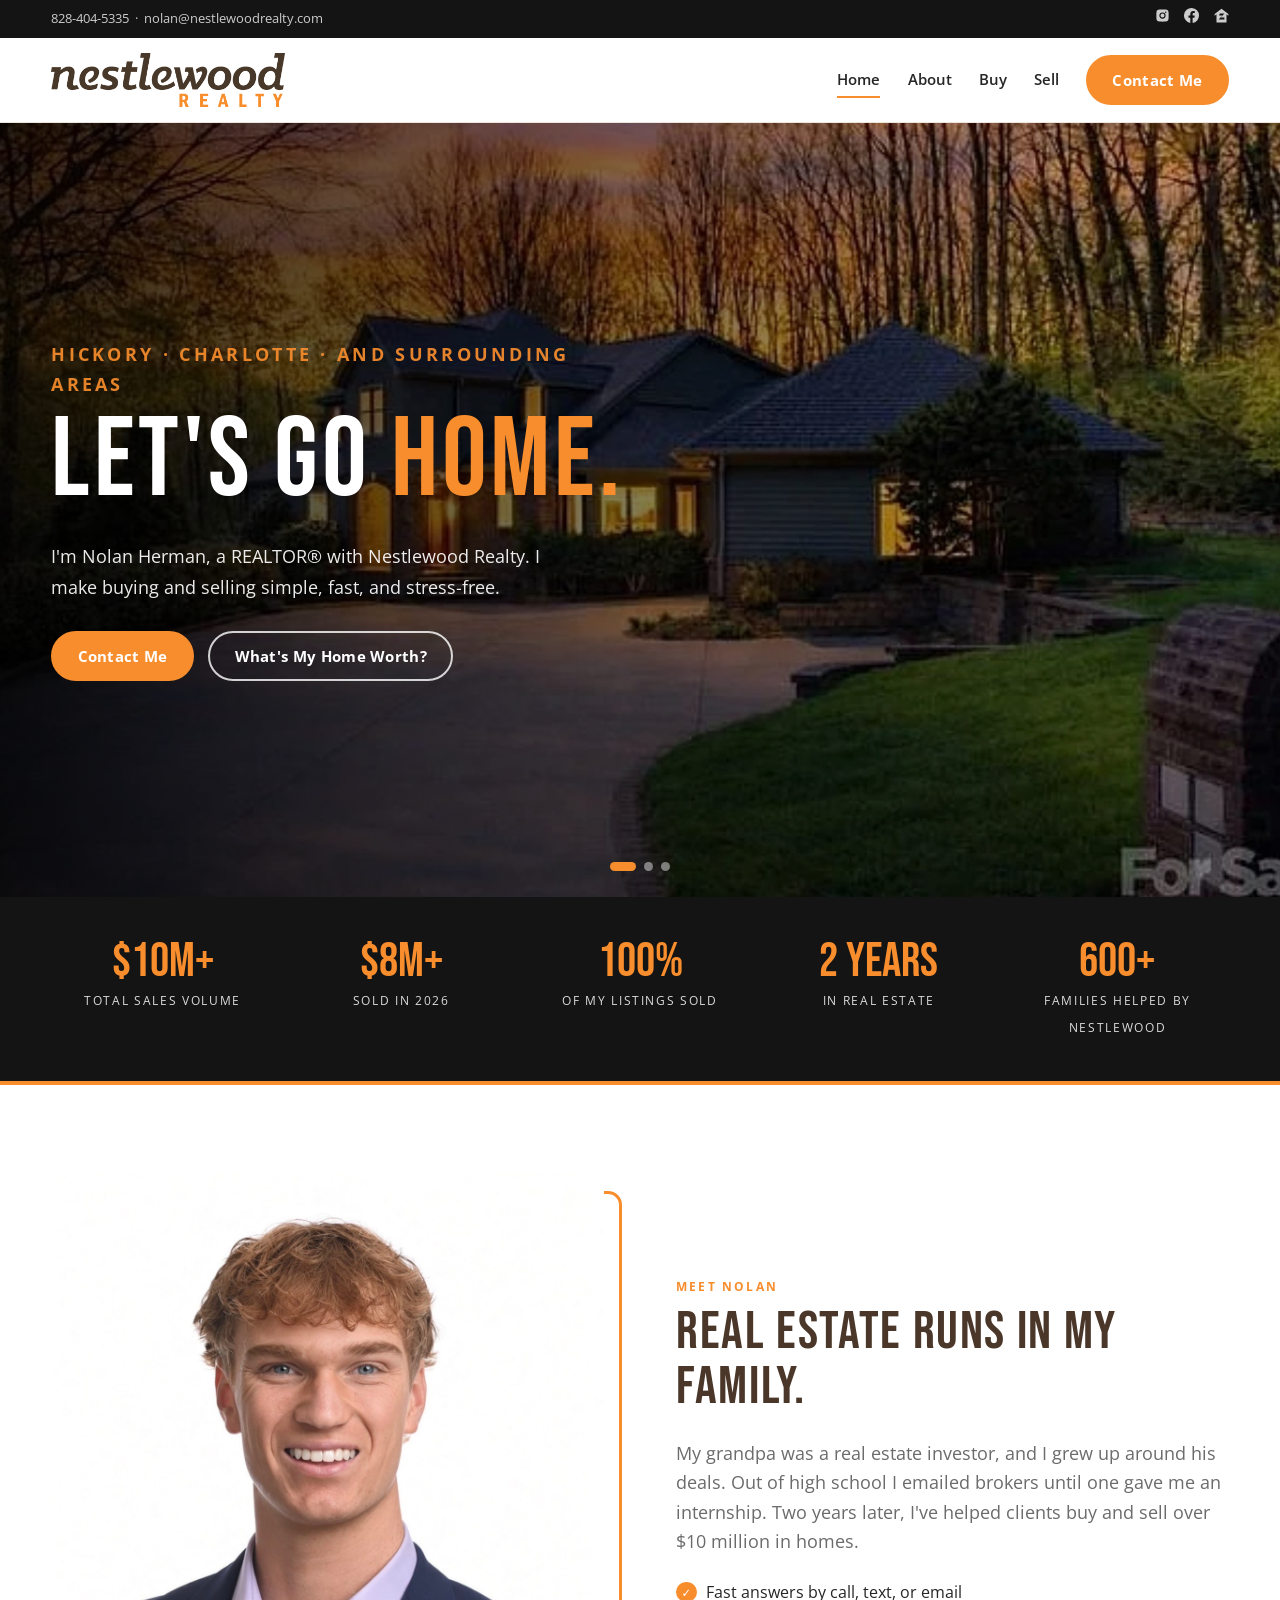
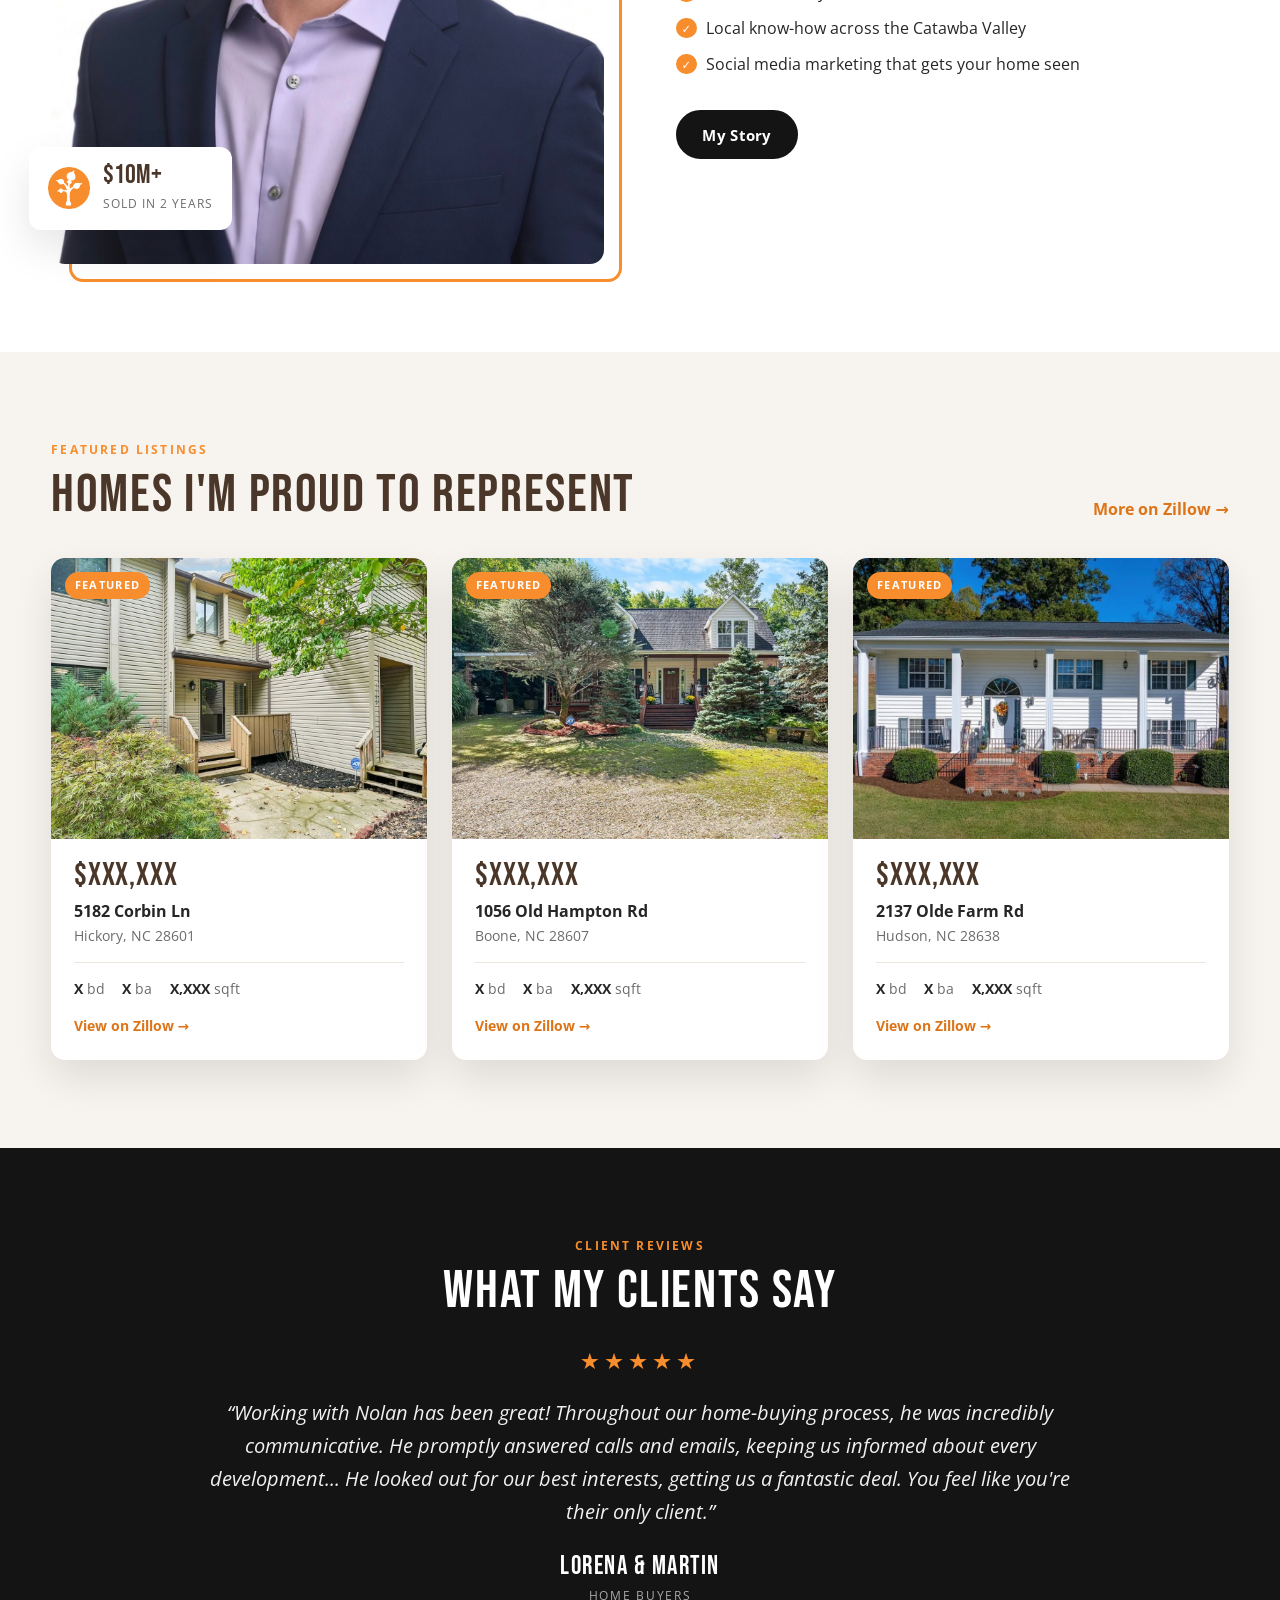
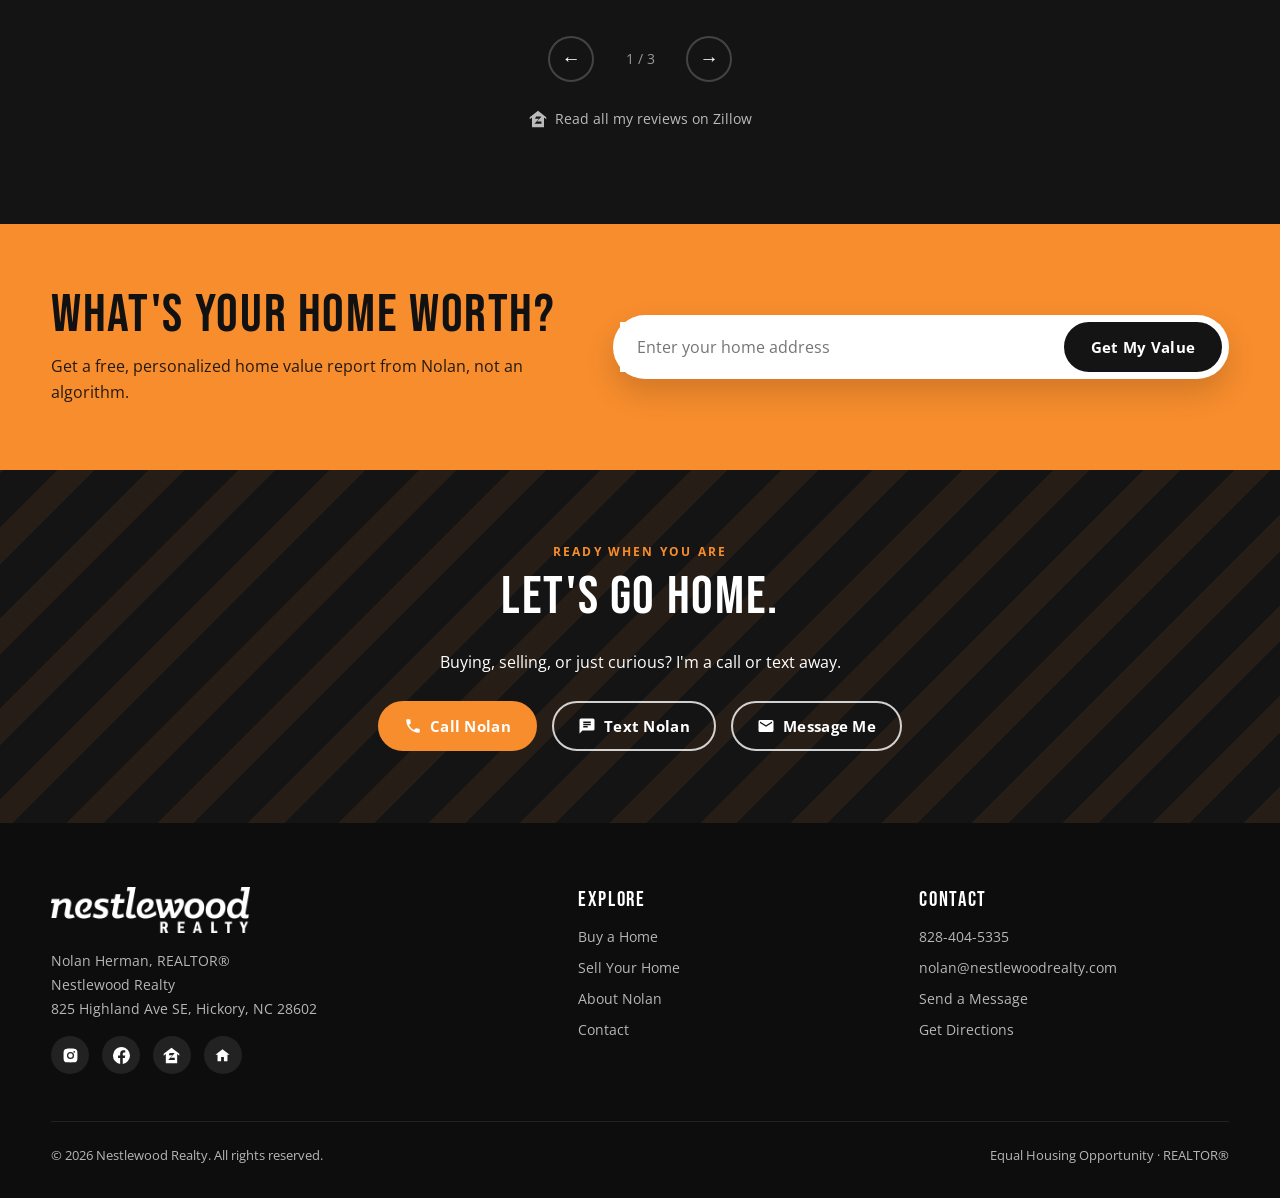
==== commit 8ad54799: "Update stats: $8M+ sold in 2026, 25+ homes per year; broker 100 units and $80M in one year Co-Author" ====
--- a/index.html
+++ b/index.html
@@ -33,7 +33,7 @@
 </section>
 <section class="stats"><div class="wrap stats-grid">
   <div class="stat"><strong>$10M+</strong><span>Total sales volume</span></div>
-  <div class="stat"><strong>$7M+</strong><span>Sold in 2026</span></div>
+  <div class="stat"><strong>$8M+</strong><span>Sold in 2026</span></div>
   <div class="stat"><strong>100%</strong><span>Of my listings sold</span></div>
   <div class="stat"><strong>2 Years</strong><span>In real estate</span></div>
   <div class="stat"><strong>600+</strong><span>Families helped by Nestlewood</span></div>
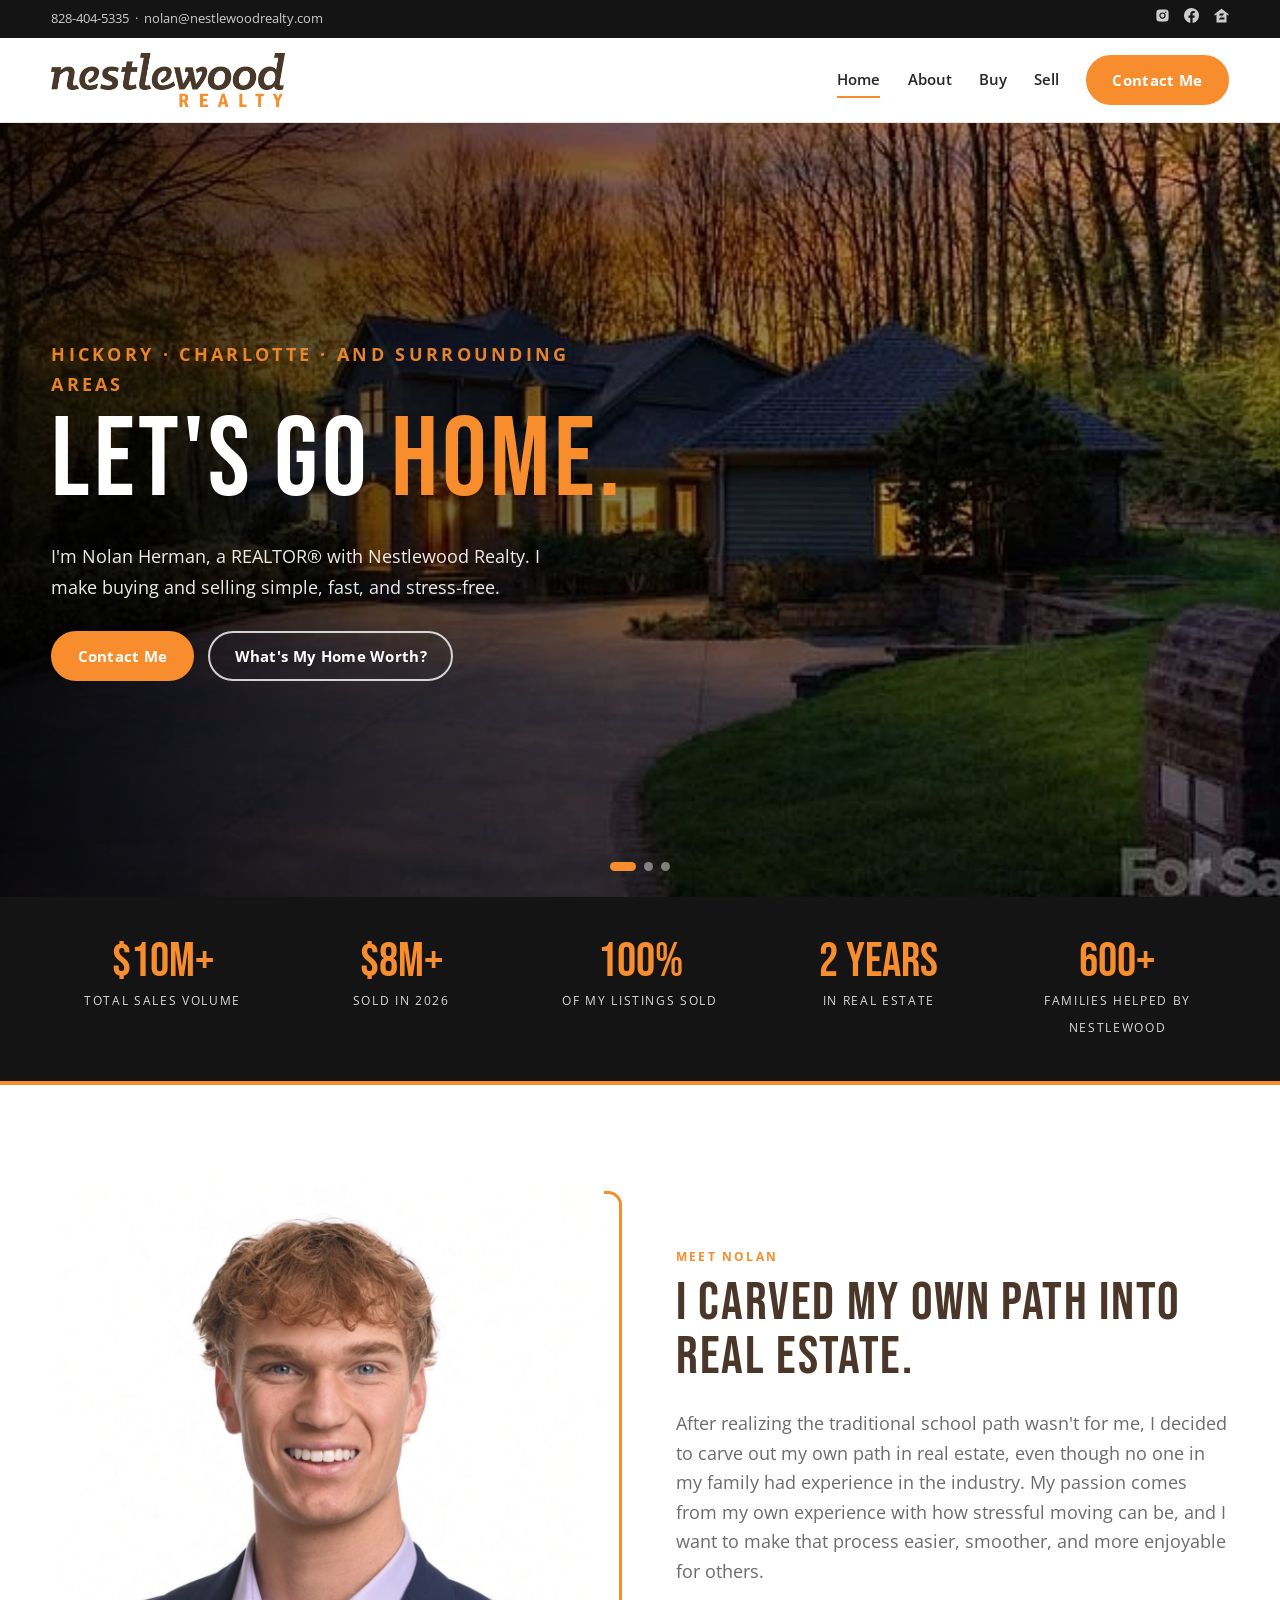
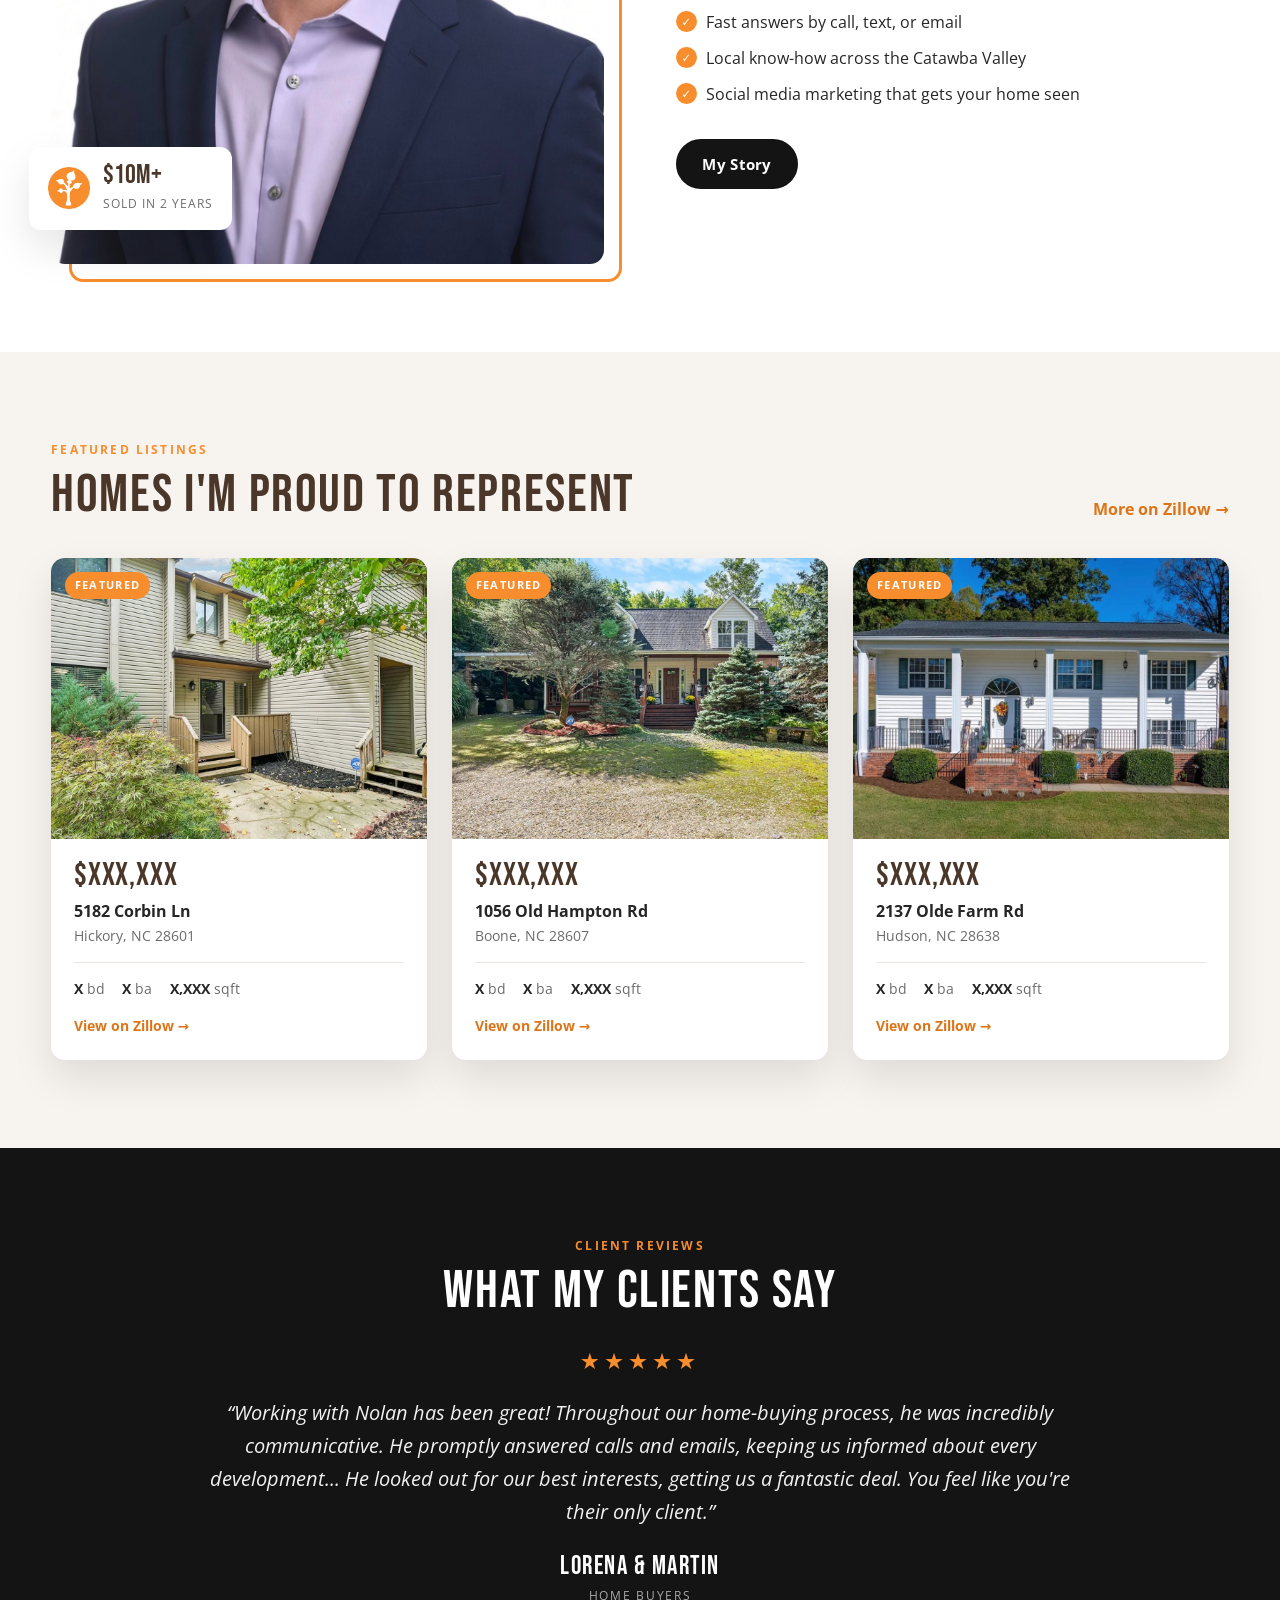
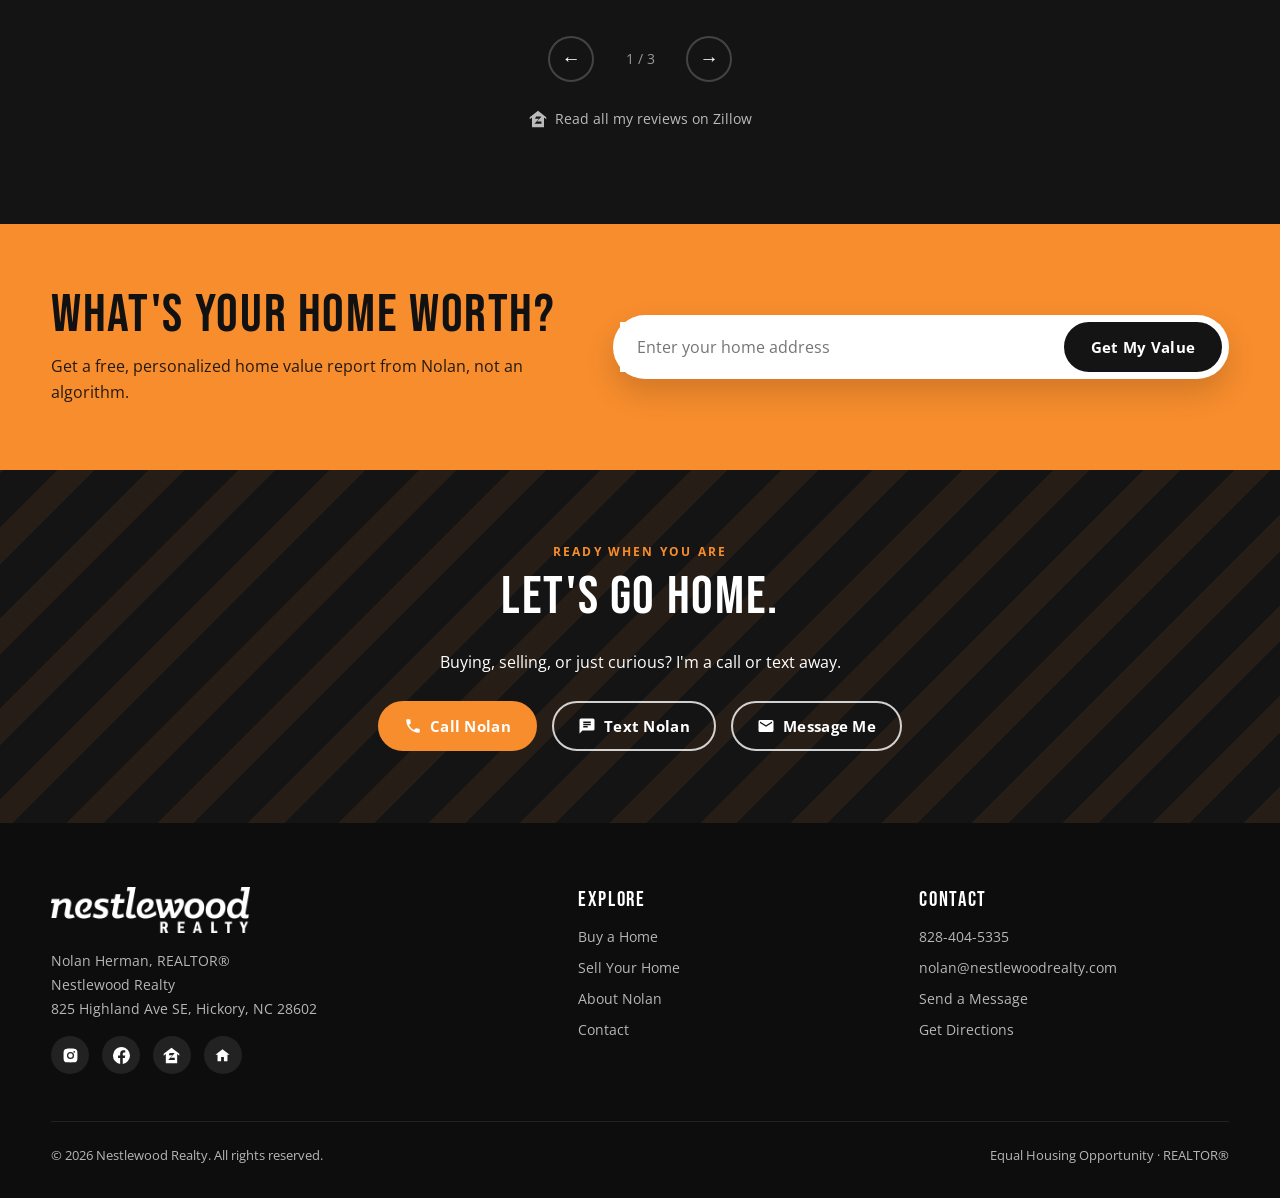
==== commit 9f5d4a35: "Update Nolan's story to match the Elite site Replaced the old family/grandpa story on Home and About" ====
--- a/index.html
+++ b/index.html
@@ -41,8 +41,8 @@
 <section class="section"><div class="wrap split">
   <div class="portrait rev"><img src="images/headshot.jpg" alt="Nolan Herman" />
     <div class="badge-float"><img src="images/tree-icon.png" alt="" /><div><strong>$10M+</strong><span>Sold in 2 years</span></div></div></div>
-  <div class="rev"><p class="eyebrow">Meet Nolan</p><h2>Real estate runs in my family.</h2>
-    <p class="lead">My grandpa was a real estate investor, and I grew up around his deals. Out of high school I emailed brokers until one gave me an internship. Two years later, I've helped clients buy and sell over $10 million in homes.</p>
+  <div class="rev"><p class="eyebrow">Meet Nolan</p><h2>I carved my own path into real estate.</h2>
+    <p class="lead">After realizing the traditional school path wasn't for me, I decided to carve out my own path in real estate, even though no one in my family had experience in the industry. My passion comes from my own experience with how stressful moving can be, and I want to make that process easier, smoother, and more enjoyable for others.</p>
     <ul class="checks"><li>Fast answers by call, text, or email</li><li>Local know-how across the Catawba Valley</li><li>Social media marketing that gets your home seen</li></ul>
     <a class="btn btn-dark" href="about.html">My Story</a></div>
 </div></section>
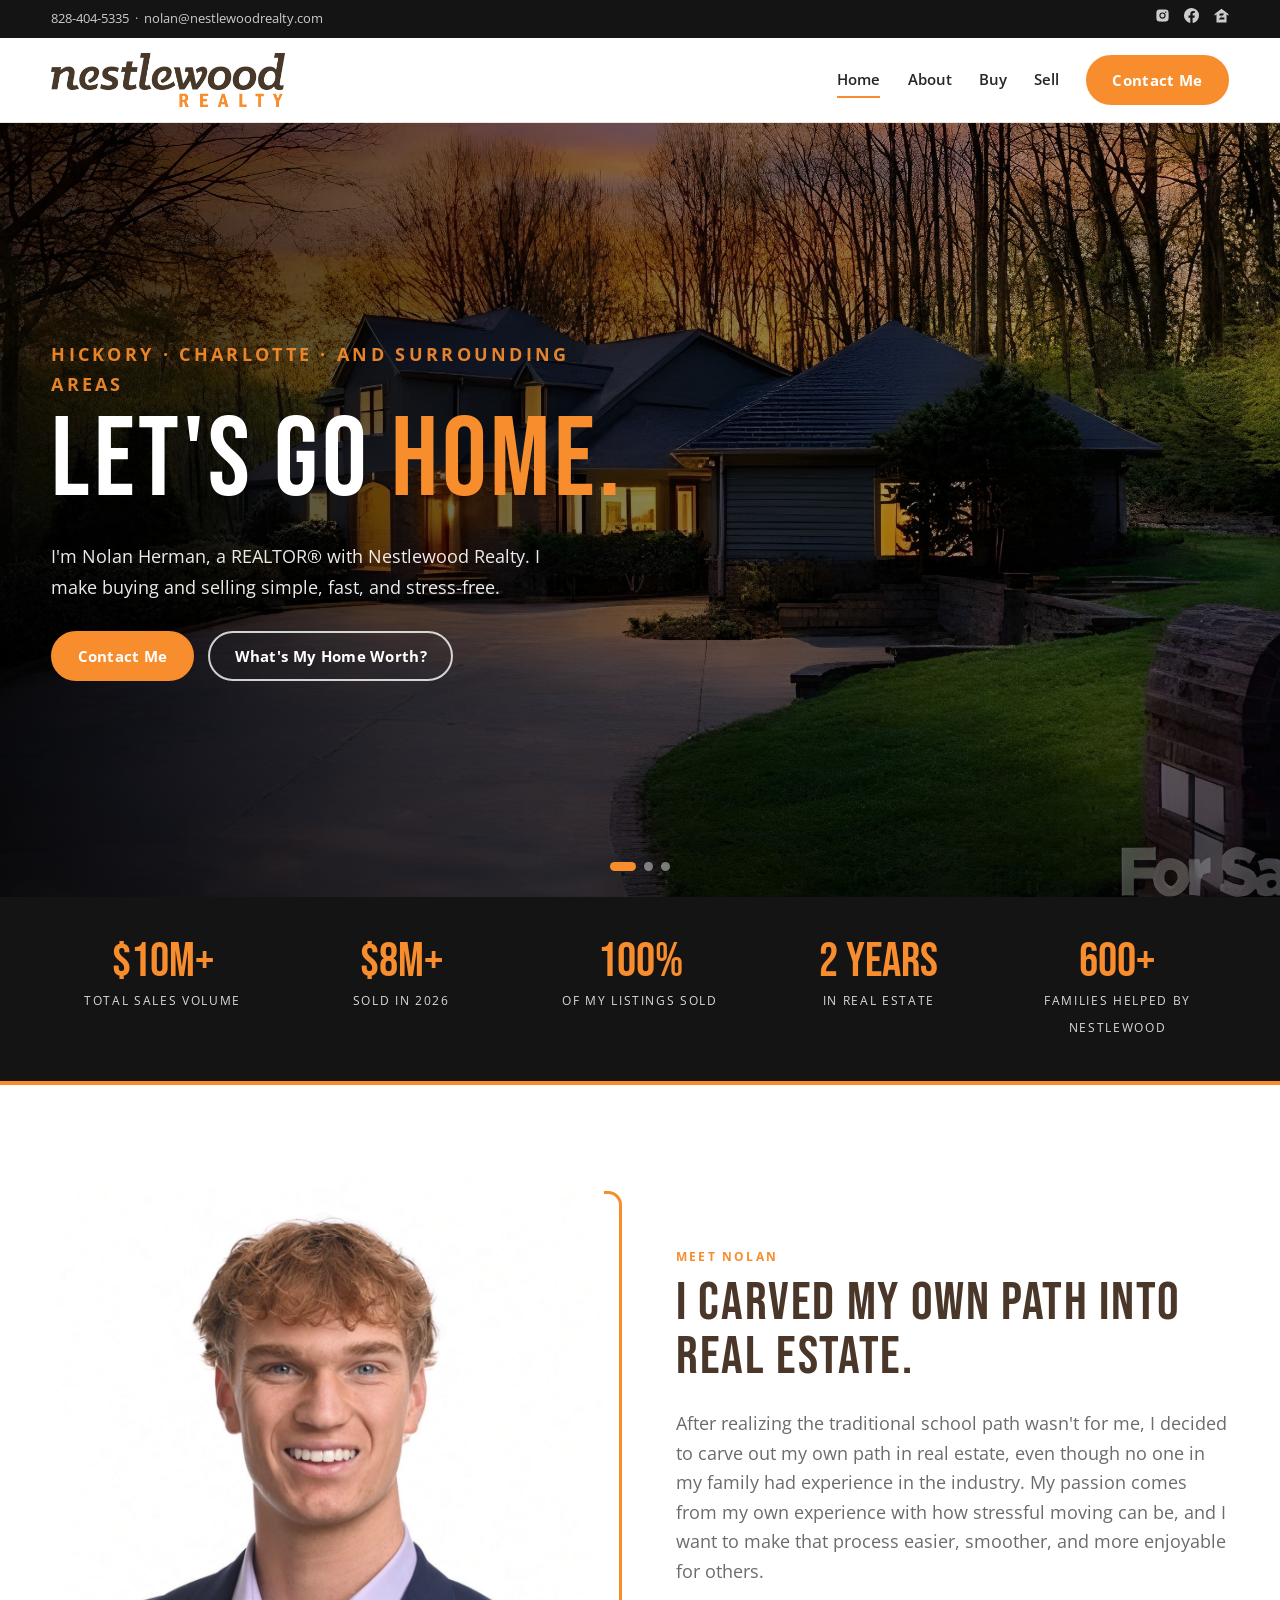
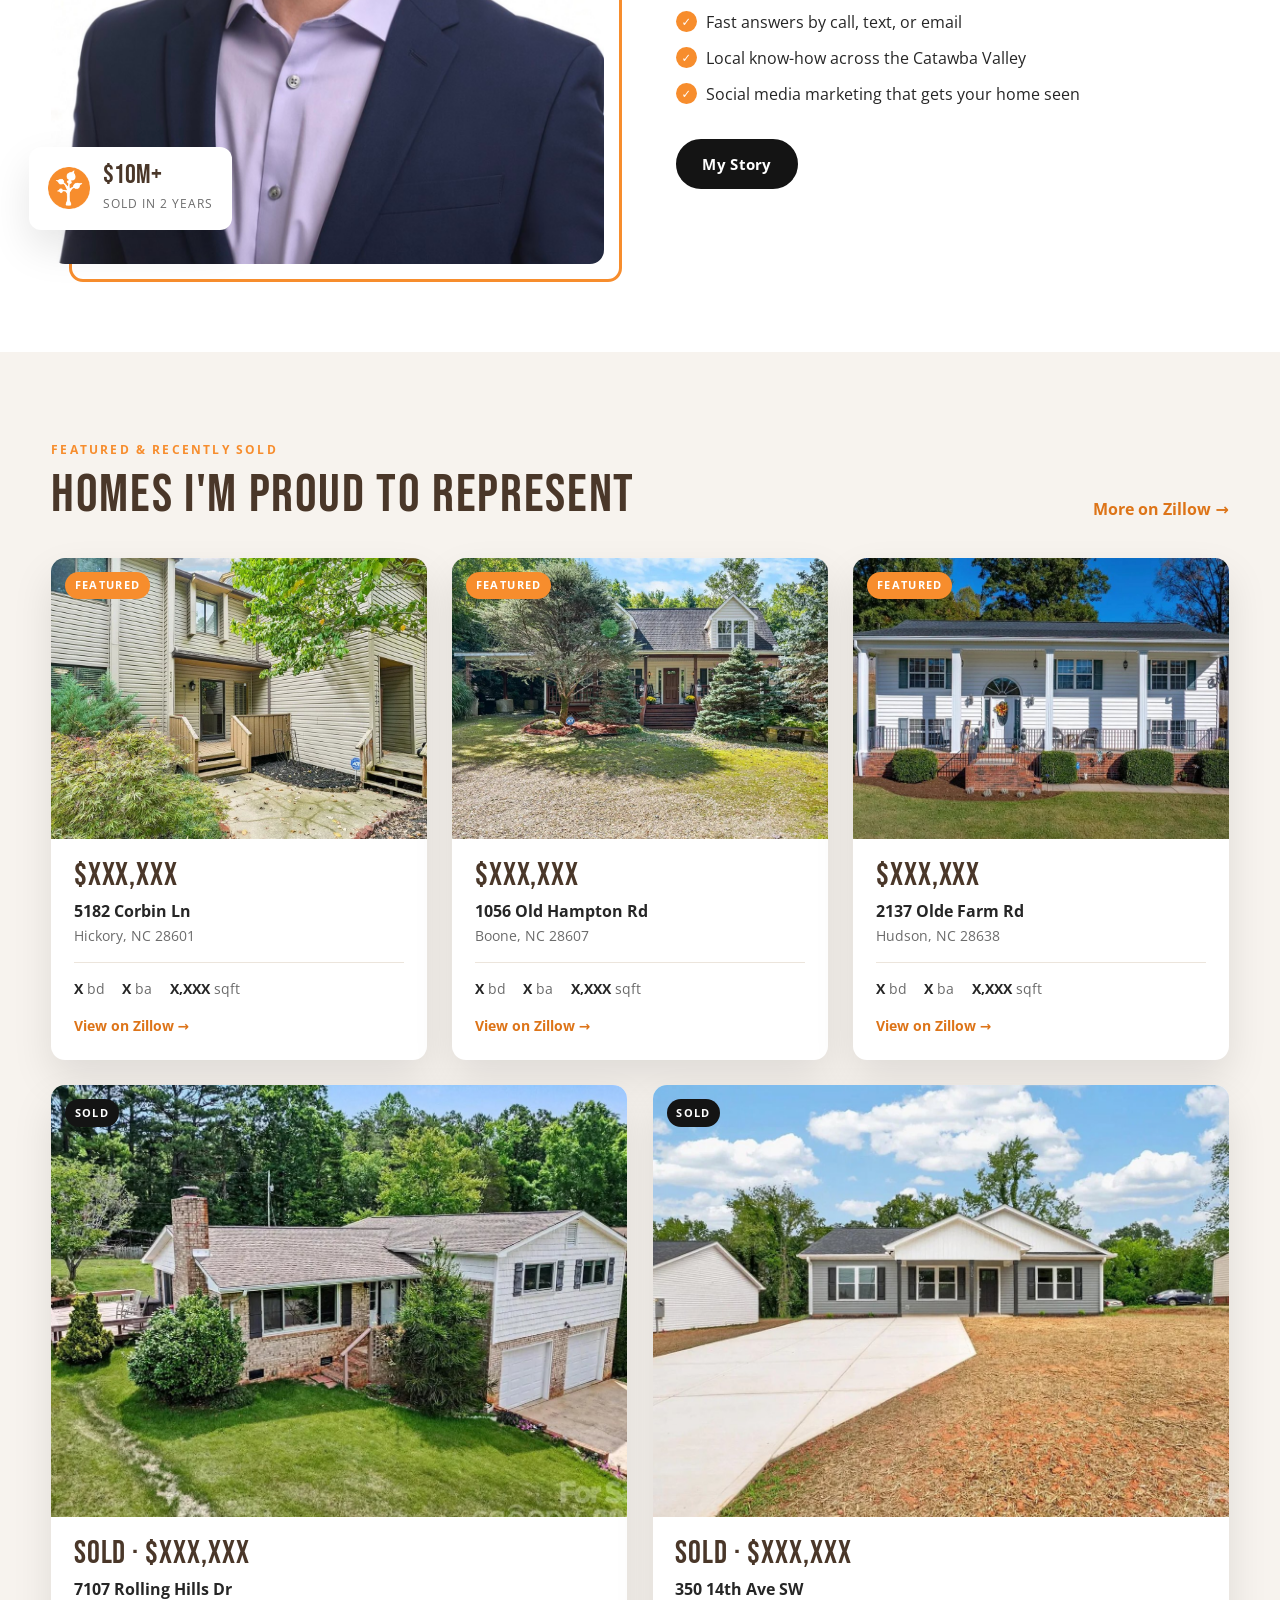
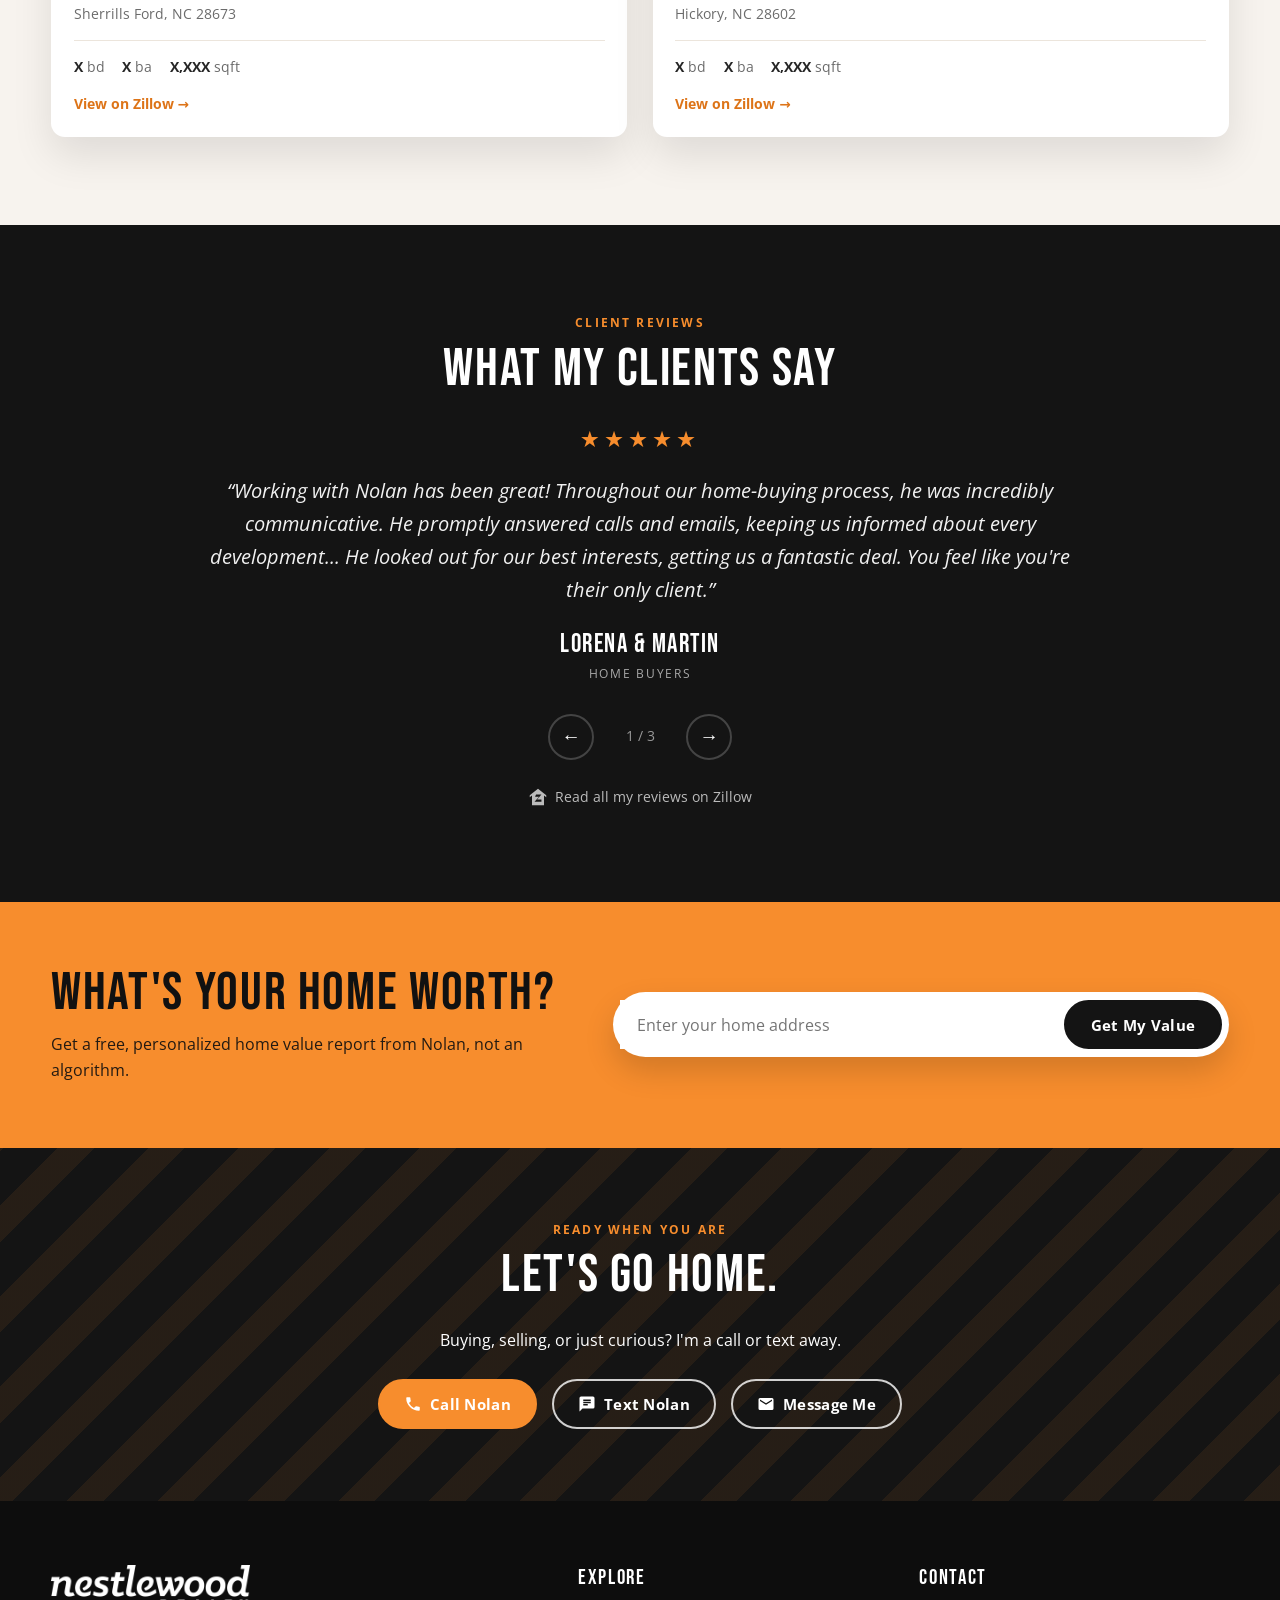
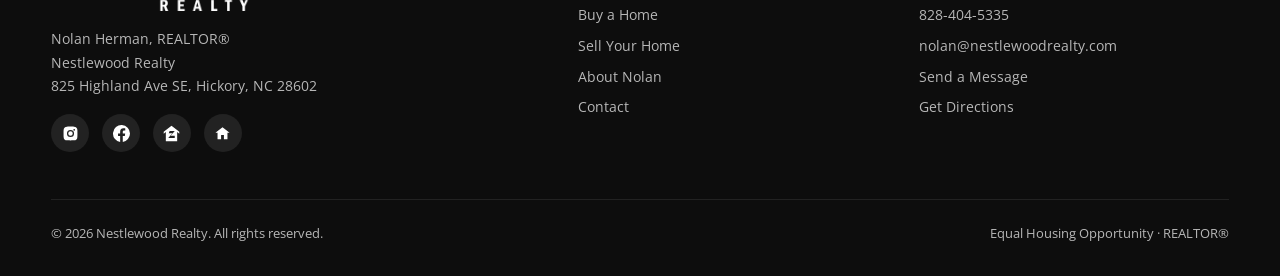
==== commit 55f362c9: "Add sold cards and action-shot gallery" ====
--- a/index.html
+++ b/index.html
@@ -47,8 +47,8 @@
     <a class="btn btn-dark" href="about.html">My Story</a></div>
 </div></section>
 <section class="section soft"><div class="wrap">
-  <div class="head-row"><div><p class="eyebrow">Featured Listings</p><h2>Homes I'm proud to represent</h2></div><a class="link" href="https://www.zillow.com/profile/Nolansellnc" target="_blank" rel="noopener">More on Zillow →</a></div>
-  <div class="cards3"><a class="listing rev" href="https://www.zillow.com/homedetails/5182-Corbin-Ln-Hickory-NC-28601/92556701_zpid/" target="_blank" rel="noopener">
+  <div class="head-row"><div><p class="eyebrow">Featured &amp; Recently Sold</p><h2>Homes I'm proud to represent</h2></div><a class="link" href="https://www.zillow.com/profile/Nolansellnc" target="_blank" rel="noopener">More on Zillow →</a></div>
+  <div class="cards5"><a class="listing rev" href="https://www.zillow.com/homedetails/5182-Corbin-Ln-Hickory-NC-28601/92556701_zpid/" target="_blank" rel="noopener">
   <div class="pic"><span class="tag ">Featured</span><img src="images/listings/5182-corbin-ln.jpg" alt="5182 Corbin Ln" style="position:absolute;inset:0;width:100%;height:100%;object-fit:cover" loading="lazy" /></div>
   <div class="body"><div class="price">$XXX,XXX</div><p class="addr">5182 Corbin Ln</p><p class="city">Hickory, NC 28601</p>
   <div class="specs"><span><b>X</b> bd</span><span><b>X</b> ba</span><span><b>X,XXX</b> sqft</span></div>
@@ -59,6 +59,14 @@
   <div class="zl">View on Zillow →</div></div></a><a class="listing rev" href="https://www.zillow.com/homedetails/2137-Olde-Farm-Rd-Hudson-NC-28638/70112964_zpid/" target="_blank" rel="noopener">
   <div class="pic"><span class="tag ">Featured</span><img src="images/listings/2137-olde-farm-rd.jpg" alt="2137 Olde Farm Rd" style="position:absolute;inset:0;width:100%;height:100%;object-fit:cover" loading="lazy" /></div>
   <div class="body"><div class="price">$XXX,XXX</div><p class="addr">2137 Olde Farm Rd</p><p class="city">Hudson, NC 28638</p>
+  <div class="specs"><span><b>X</b> bd</span><span><b>X</b> ba</span><span><b>X,XXX</b> sqft</span></div>
+  <div class="zl">View on Zillow →</div></div></a><a class="listing rev" href="https://www.zillow.com/homedetails/7107-Rolling-Hills-Dr-Sherrills-Ford-NC-28673/71910314_zpid/" target="_blank" rel="noopener">
+  <div class="pic"><span class="tag sold">Sold</span><img src="images/listings/7107-rolling-hills-dr.jpg" alt="7107 Rolling Hills Dr" style="position:absolute;inset:0;width:100%;height:100%;object-fit:cover" loading="lazy" /></div>
+  <div class="body"><div class="price">Sold · $XXX,XXX</div><p class="addr">7107 Rolling Hills Dr</p><p class="city">Sherrills Ford, NC 28673</p>
+  <div class="specs"><span><b>X</b> bd</span><span><b>X</b> ba</span><span><b>X,XXX</b> sqft</span></div>
+  <div class="zl">View on Zillow →</div></div></a><a class="listing rev" href="https://www.zillow.com/homedetails/350-14th-Ave-SW-Hickory-NC-28602/464120420_zpid/" target="_blank" rel="noopener">
+  <div class="pic"><span class="tag sold">Sold</span><img src="images/listings/350-14th-ave-sw.jpg" alt="350 14th Ave SW" style="position:absolute;inset:0;width:100%;height:100%;object-fit:cover" loading="lazy" /></div>
+  <div class="body"><div class="price">Sold · $XXX,XXX</div><p class="addr">350 14th Ave SW</p><p class="city">Hickory, NC 28602</p>
   <div class="specs"><span><b>X</b> bd</span><span><b>X</b> ba</span><span><b>X,XXX</b> sqft</span></div>
   <div class="zl">View on Zillow →</div></div></a></div>
 </div></section>
--- a/styles.css
+++ b/styles.css
@@ -106,6 +106,8 @@
 
 /* Listing cards */
 .cards3 { display: grid; grid-template-columns: repeat(3, 1fr); gap: 1.6rem; }
+.cards5 { display: grid; grid-template-columns: repeat(6, 1fr); gap: 1.6rem; }
+.cards5 > * { grid-column: span 2; } .cards5 > :nth-child(n+4) { grid-column: span 3; }
 .listing { background: #fff; border-radius: var(--radius); overflow: hidden; box-shadow: var(--shadow); text-decoration: none; display: flex; flex-direction: column; transition: transform .2s; }
 .listing:hover { transform: translateY(-6px); }
 .listing .pic { position: relative; aspect-ratio: 4/3; }
@@ -202,7 +204,9 @@
 /* Action-shot gallery */
 .gallery { display: grid; grid-template-columns: 2fr 1fr 1fr; grid-template-rows: 220px 220px; gap: 1rem; }
 .gallery .ph { border-radius: var(--radius); }
-.gallery .ph:first-child { grid-row: span 2; }
+.gallery .ph:first-child, .gallery .shot:first-child { grid-row: span 2; }
+.gallery .shot { border-radius: var(--radius); overflow: hidden; background: #2a2420; }
+.gallery .shot img { width: 100%; height: 100%; object-fit: cover; display: block; }
 
 /* Timeline */
 .timeline { display: grid; grid-template-columns: repeat(4, 1fr); gap: 1.2rem; position: relative; margin-top: 2.4rem; }
@@ -245,16 +249,18 @@
   .stats-grid { grid-template-columns: repeat(2, 1fr); } .stats-grid .stat:last-child { grid-column: span 2; }
   .split, .val-grid, .guide, .booking, .calc { grid-template-columns: 1fr; gap: 2.5rem; }
   .cards3, .steps, .timeline, .facts { grid-template-columns: 1fr 1fr; }
+  .cards5 { grid-template-columns: 1fr 1fr; } .cards5 > *, .cards5 > :nth-child(n+4) { grid-column: auto; } .cards5 > :last-child { grid-column: span 2; }
   .timeline::before { display: none; }
   .f-grid { grid-template-columns: 1fr 1fr; }
   .portrait { max-width: 420px; margin: 0 auto; }
 }
 @media (max-width: 620px) {
   .topbar .tsoc { display: none; }
-  .cards3, .steps, .facts, .form .row, .calc .inputs .row, .inline-form { grid-template-columns: 1fr; }
+  .cards5, .cards3, .steps, .facts, .form .row, .calc .inputs .row, .inline-form { grid-template-columns: 1fr; }
+  .cards5 > :last-child { grid-column: auto; }
   .timeline { grid-template-columns: 1fr; }
   .gallery { grid-template-columns: 1fr 1fr; grid-template-rows: 200px 140px 140px; }
-  .gallery .ph:first-child { grid-column: span 2; grid-row: auto; }
+  .gallery .ph:first-child, .gallery .shot:first-child { grid-column: span 2; grid-row: auto; }
   .val-form { flex-direction: column; border-radius: 18px; } .val-form input { padding: .8rem 1rem; }
   .hero { min-height: 78vh; } .section { padding: 4rem 0; }
   .f-grid { grid-template-columns: 1fr; }
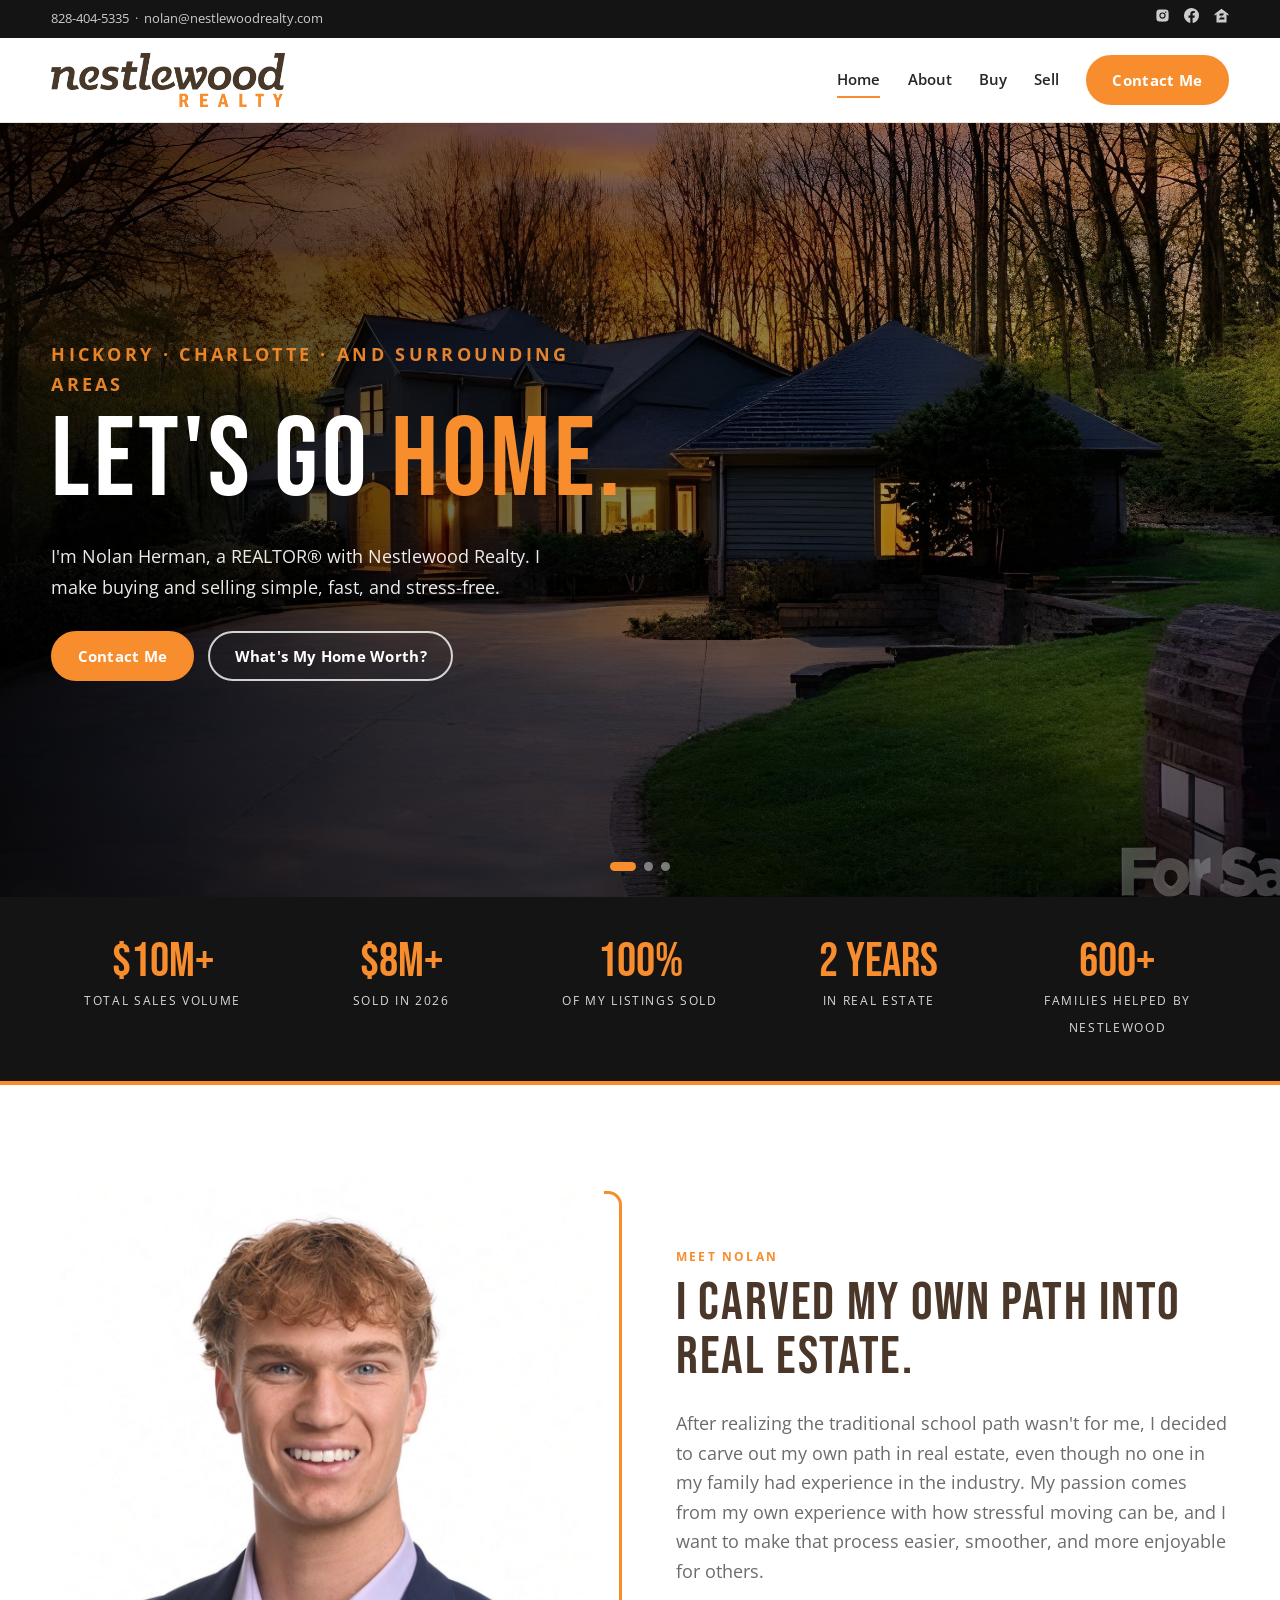
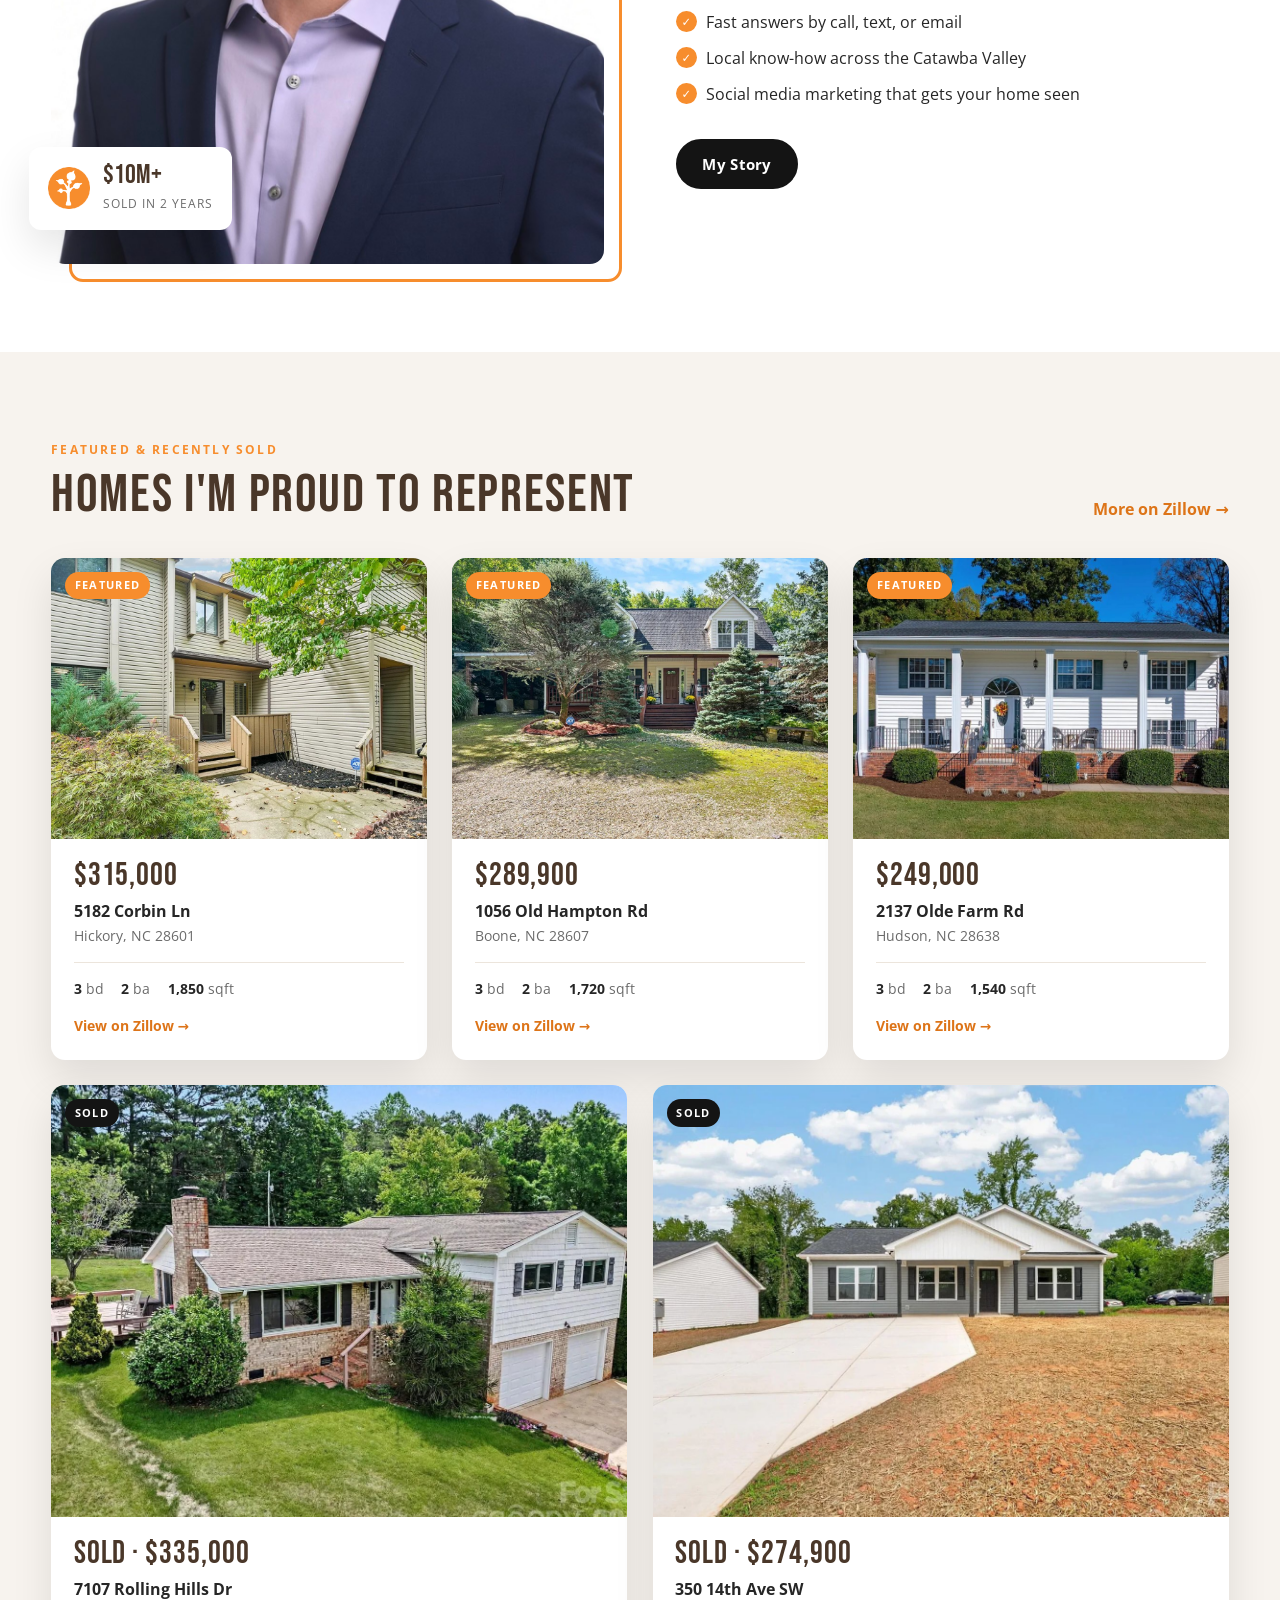
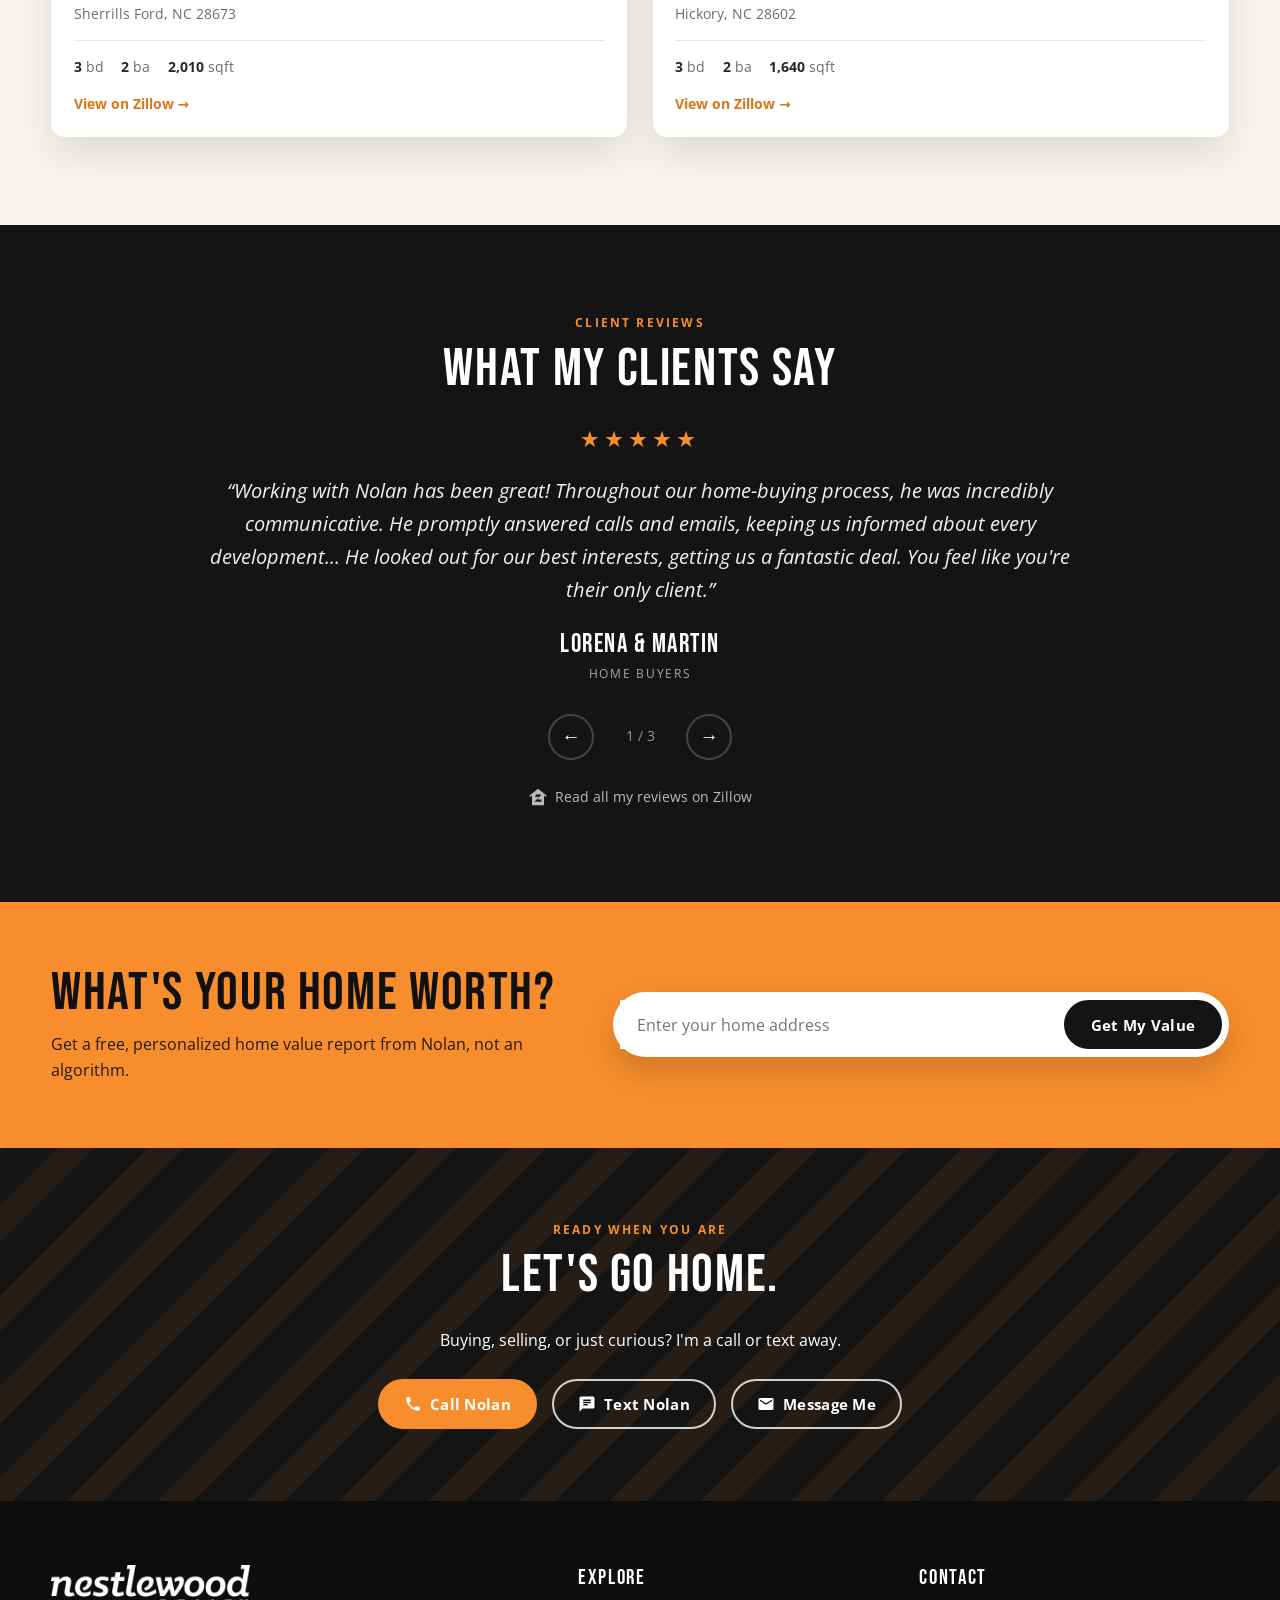
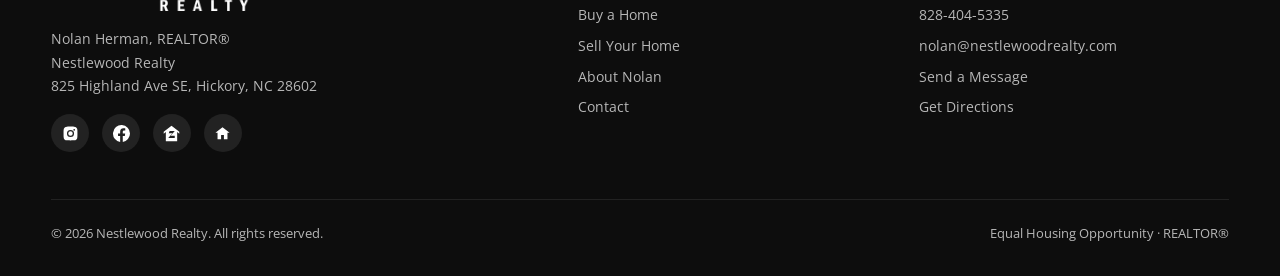
==== commit da38b0ed: "Add listing prices, beds, baths and sqft" ====
--- a/index.html
+++ b/index.html
@@ -50,24 +50,24 @@
   <div class="head-row"><div><p class="eyebrow">Featured &amp; Recently Sold</p><h2>Homes I'm proud to represent</h2></div><a class="link" href="https://www.zillow.com/profile/Nolansellnc" target="_blank" rel="noopener">More on Zillow →</a></div>
   <div class="cards5"><a class="listing rev" href="https://www.zillow.com/homedetails/5182-Corbin-Ln-Hickory-NC-28601/92556701_zpid/" target="_blank" rel="noopener">
   <div class="pic"><span class="tag ">Featured</span><img src="images/listings/5182-corbin-ln.jpg" alt="5182 Corbin Ln" style="position:absolute;inset:0;width:100%;height:100%;object-fit:cover" loading="lazy" /></div>
-  <div class="body"><div class="price">$XXX,XXX</div><p class="addr">5182 Corbin Ln</p><p class="city">Hickory, NC 28601</p>
-  <div class="specs"><span><b>X</b> bd</span><span><b>X</b> ba</span><span><b>X,XXX</b> sqft</span></div>
+  <div class="body"><div class="price">$315,000</div><p class="addr">5182 Corbin Ln</p><p class="city">Hickory, NC 28601</p>
+  <div class="specs"><span><b>3</b> bd</span><span><b>2</b> ba</span><span><b>1,850</b> sqft</span></div>
   <div class="zl">View on Zillow →</div></div></a><a class="listing rev" href="https://www.zillow.com/homedetails/1056-Old-Hampton-Rd-Boone-NC-28607/99379549_zpid/" target="_blank" rel="noopener">
   <div class="pic"><span class="tag ">Featured</span><img src="images/listings/1056-old-hampton-rd.jpg" alt="1056 Old Hampton Rd" style="position:absolute;inset:0;width:100%;height:100%;object-fit:cover" loading="lazy" /></div>
-  <div class="body"><div class="price">$XXX,XXX</div><p class="addr">1056 Old Hampton Rd</p><p class="city">Boone, NC 28607</p>
-  <div class="specs"><span><b>X</b> bd</span><span><b>X</b> ba</span><span><b>X,XXX</b> sqft</span></div>
+  <div class="body"><div class="price">$289,900</div><p class="addr">1056 Old Hampton Rd</p><p class="city">Boone, NC 28607</p>
+  <div class="specs"><span><b>3</b> bd</span><span><b>2</b> ba</span><span><b>1,720</b> sqft</span></div>
   <div class="zl">View on Zillow →</div></div></a><a class="listing rev" href="https://www.zillow.com/homedetails/2137-Olde-Farm-Rd-Hudson-NC-28638/70112964_zpid/" target="_blank" rel="noopener">
   <div class="pic"><span class="tag ">Featured</span><img src="images/listings/2137-olde-farm-rd.jpg" alt="2137 Olde Farm Rd" style="position:absolute;inset:0;width:100%;height:100%;object-fit:cover" loading="lazy" /></div>
-  <div class="body"><div class="price">$XXX,XXX</div><p class="addr">2137 Olde Farm Rd</p><p class="city">Hudson, NC 28638</p>
-  <div class="specs"><span><b>X</b> bd</span><span><b>X</b> ba</span><span><b>X,XXX</b> sqft</span></div>
+  <div class="body"><div class="price">$249,000</div><p class="addr">2137 Olde Farm Rd</p><p class="city">Hudson, NC 28638</p>
+  <div class="specs"><span><b>3</b> bd</span><span><b>2</b> ba</span><span><b>1,540</b> sqft</span></div>
   <div class="zl">View on Zillow →</div></div></a><a class="listing rev" href="https://www.zillow.com/homedetails/7107-Rolling-Hills-Dr-Sherrills-Ford-NC-28673/71910314_zpid/" target="_blank" rel="noopener">
   <div class="pic"><span class="tag sold">Sold</span><img src="images/listings/7107-rolling-hills-dr.jpg" alt="7107 Rolling Hills Dr" style="position:absolute;inset:0;width:100%;height:100%;object-fit:cover" loading="lazy" /></div>
-  <div class="body"><div class="price">Sold · $XXX,XXX</div><p class="addr">7107 Rolling Hills Dr</p><p class="city">Sherrills Ford, NC 28673</p>
-  <div class="specs"><span><b>X</b> bd</span><span><b>X</b> ba</span><span><b>X,XXX</b> sqft</span></div>
+  <div class="body"><div class="price">Sold · $335,000</div><p class="addr">7107 Rolling Hills Dr</p><p class="city">Sherrills Ford, NC 28673</p>
+  <div class="specs"><span><b>3</b> bd</span><span><b>2</b> ba</span><span><b>2,010</b> sqft</span></div>
   <div class="zl">View on Zillow →</div></div></a><a class="listing rev" href="https://www.zillow.com/homedetails/350-14th-Ave-SW-Hickory-NC-28602/464120420_zpid/" target="_blank" rel="noopener">
   <div class="pic"><span class="tag sold">Sold</span><img src="images/listings/350-14th-ave-sw.jpg" alt="350 14th Ave SW" style="position:absolute;inset:0;width:100%;height:100%;object-fit:cover" loading="lazy" /></div>
-  <div class="body"><div class="price">Sold · $XXX,XXX</div><p class="addr">350 14th Ave SW</p><p class="city">Hickory, NC 28602</p>
-  <div class="specs"><span><b>X</b> bd</span><span><b>X</b> ba</span><span><b>X,XXX</b> sqft</span></div>
+  <div class="body"><div class="price">Sold · $274,900</div><p class="addr">350 14th Ave SW</p><p class="city">Hickory, NC 28602</p>
+  <div class="specs"><span><b>3</b> bd</span><span><b>2</b> ba</span><span><b>1,640</b> sqft</span></div>
   <div class="zl">View on Zillow →</div></div></a></div>
 </div></section>
 <section class="section dark" id="reviews"><div class="wrap center">
--- a/styles.css
+++ b/styles.css
@@ -205,7 +205,7 @@
 .gallery { display: grid; grid-template-columns: 2fr 1fr 1fr; grid-template-rows: 220px 220px; gap: 1rem; }
 .gallery .ph { border-radius: var(--radius); }
 .gallery .ph:first-child, .gallery .shot:first-child { grid-row: span 2; }
-.gallery .shot { border-radius: var(--radius); overflow: hidden; background: #2a2420; }
+.gallery .shot { border-radius: var(--radius); overflow: hidden; background-color: #2a2420; background-size: cover; background-position: center; }
 .gallery .shot img { width: 100%; height: 100%; object-fit: cover; display: block; }
 
 /* Timeline */
